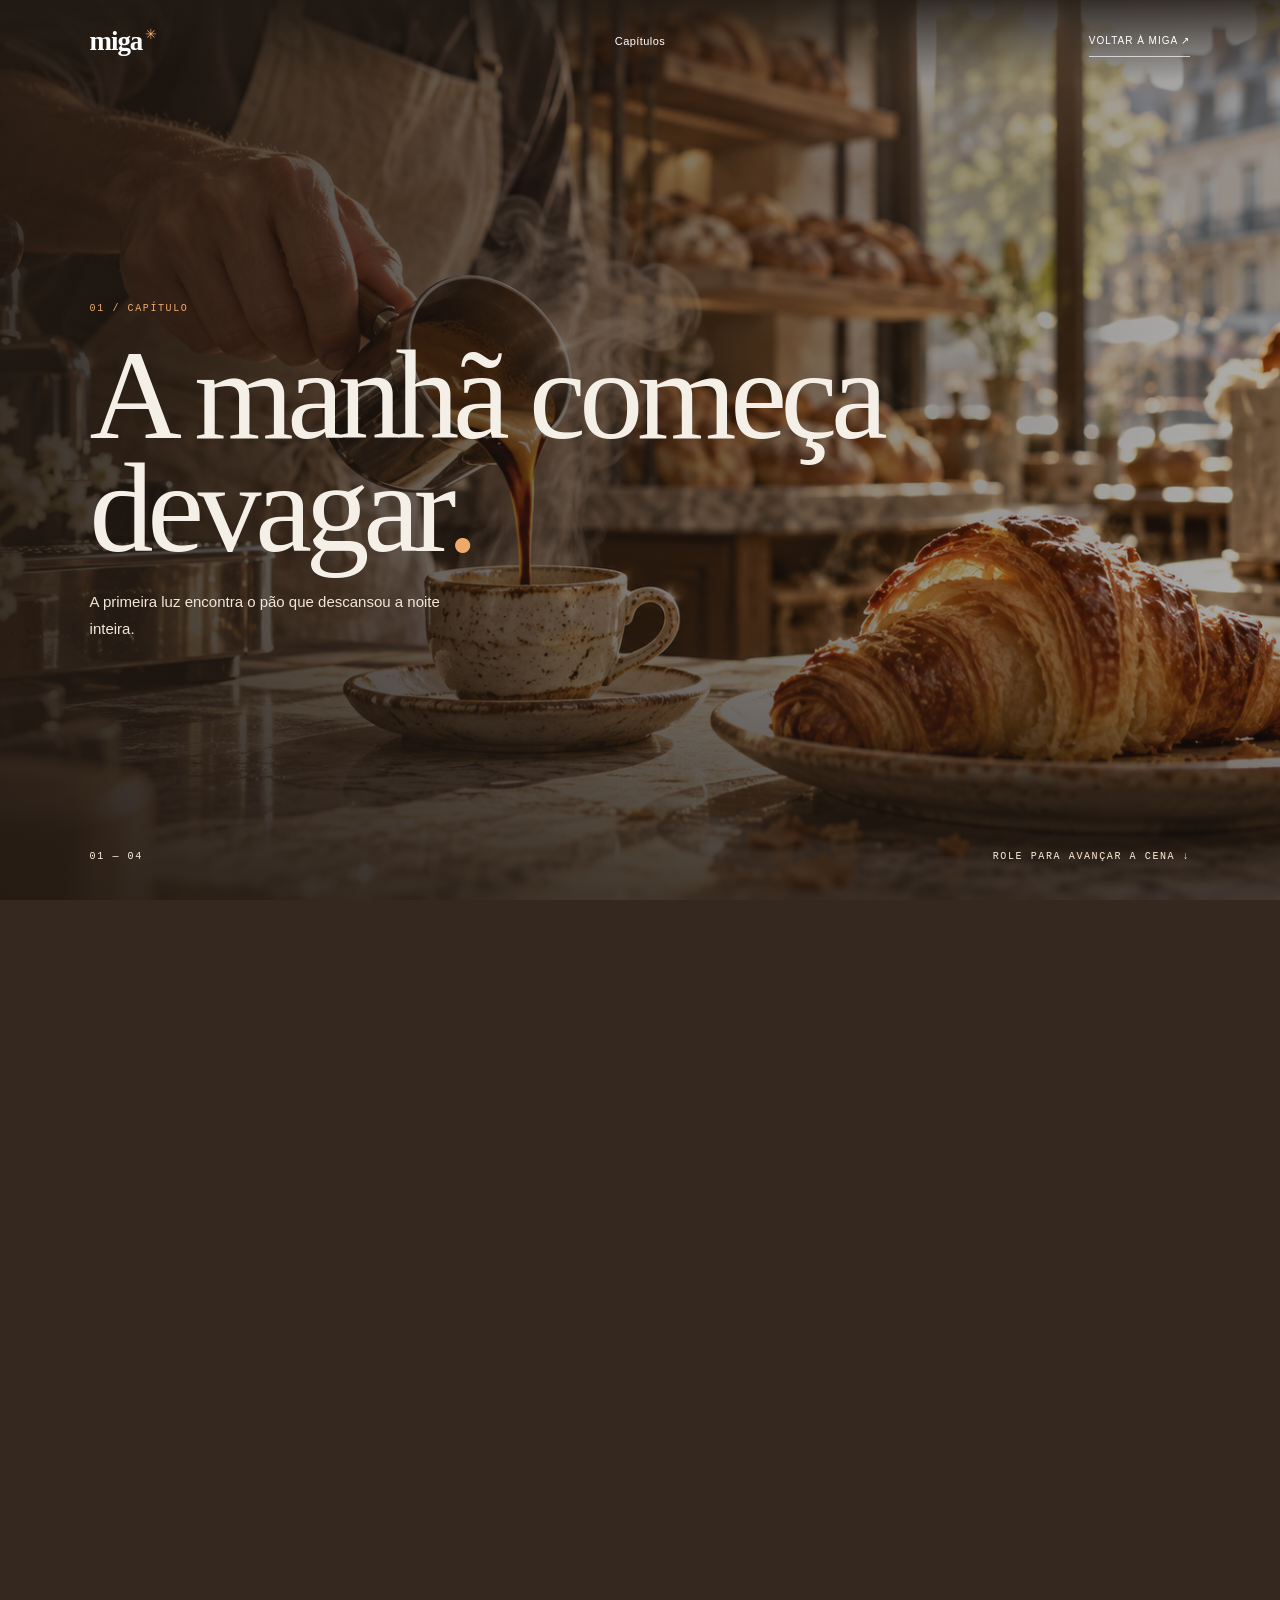
==== scroll.html @ 8bec3189 "Add casa-miga video scroll prototype" ====
<!doctype html>
<html lang="pt-BR">
<head>
  <meta charset="utf-8" />
  <meta name="viewport" content="width=device-width, initial-scale=1" />
  <meta name="theme-color" content="#35291f" />
  <meta name="description" content="Miga — uma manhã, capítulo por capítulo." />
  <title>Miga — uma manhã, capítulo por capítulo</title>
  <link rel="stylesheet" href="styles.css" />
  <style>
    html{scroll-behavior:auto}
    body{background:#35291f;color:#f5f0e7}
    .topbar{position:fixed;z-index:10;background:linear-gradient(#211a14d8,transparent);border:0}
    .journey{height:400vh;position:relative}
    .sticky{height:100svh;min-height:520px;position:sticky;top:0;overflow:hidden;background:#35291f url("hero-still.png") center/cover no-repeat}
    .visual,.visual video,.visual:after{position:absolute;inset:0}
    .visual video{width:100%;height:100%;object-fit:cover;filter:brightness(.74) saturate(.92)}
    .visual:after{content:"";background:linear-gradient(90deg,#241b14d8 0%,#241b1468 49%,#241b1415 100%),linear-gradient(0deg,#241b14a8,transparent 34%)}
    .hud{position:absolute;z-index:2;inset:0;padding:15vh var(--gutter) 10vh;display:flex;flex-direction:column;justify-content:center;pointer-events:none;transition:opacity .35s ease}
    .hud small,.counter,.cue{font:10px "DM Mono",monospace;letter-spacing:.16em;text-transform:uppercase;color:#fff0df}
    .hud small{color:#edaa6b}
    .hud h1{font:500 clamp(64px,10vw,140px)/.88 "Playfair Display",serif;letter-spacing:-.05em;max-width:950px;margin:25px 0}
    .hud h1 em{color:#edaa6b;font-weight:500}
    .hud p{font:15px/1.75 "DM Sans",sans-serif;color:#f1e7d9;max-width:390px;margin:0}
    .counter,.cue{position:absolute;bottom:38px}
    .counter{left:var(--gutter)}.cue{right:var(--gutter)}
    .progress{position:absolute;z-index:4;top:0;left:0;width:100%;height:3px;background:#e7a36b;transform:scaleX(0);transform-origin:left}
    .chapters{display:none}
    .chapters article{min-height:70vh;padding:12vh 0;display:flex;flex-direction:column;justify-content:center;max-width:730px;border-bottom:1px solid #27241f24}
    .chapters article:nth-child(even){margin-left:auto;text-align:right;align-items:flex-end}
    .chapters small{font:10px "DM Mono",monospace;letter-spacing:.16em;color:#b06a39}
    .chapters h2{font:500 clamp(47px,7.4vw,94px)/.94 "Playfair Display",serif;letter-spacing:-.04em;margin:22px 0}
    .chapters p{font:15px/1.75 "DM Sans",sans-serif;max-width:430px;color:#615c53}
    .chapters a{margin-top:16px;color:#27241f;font:10px "DM Mono",monospace;letter-spacing:.12em;text-transform:uppercase;border-bottom:1px solid #27241f;padding:12px 0}
    .topbar nav a:focus-visible,.topbar a:focus-visible,.chapters a:focus-visible{outline:2px solid #edaa6b;outline-offset:5px}
    @media(max-width:650px){.journey{height:400vh}.hud{padding:16vh 24px 9vh}.hud h1{font-size:clamp(59px,14vw,78px)}.hud p{max-width:310px;font-size:14px}.counter,.cue{bottom:25px;font-size:8px}.chapters article{min-height:60vh}.chapters article:nth-child(even){text-align:left;align-items:flex-start}}
    @media(prefers-reduced-motion:reduce){.journey{height:100svh}.sticky{height:100svh;position:relative}.visual video{display:none}.progress{display:none}.cue{display:none}.chapters article{min-height:55vh}}
  </style>
</head>
<body>
  <header class="topbar">
    <a class="brand" href="index.html">miga<span>✳</span></a>
    <nav><a href="#chapters">Capítulos</a></nav>
    <a class="order" href="index.html">Voltar à Miga ↗</a>
  </header>
  <main>
    <section class="journey" id="journey" aria-label="Vídeo narrativo da Miga controlado pelo scroll">
      <div class="sticky">
        <div class="progress" id="progress"></div>
        <div class="visual" aria-hidden="true">
          <video id="storyVideo" muted playsinline preload="auto" poster="hero-still.png">
            <source src="media/miga-story.mp4" type="video/mp4" />
          </video>
        </div>
        <div class="hud">
          <small id="kicker">01 / CAPÍTULO</small>
          <h1 id="title">A manhã começa<br /><em>devagar.</em></h1>
          <p id="copy">A primeira luz encontra o pão que descansou a noite inteira.</p>
          <div class="counter" id="counter">01 — 04</div>
          <div class="cue">Role para avançar a cena ↓</div>
        </div>
      </div>
    </section>
    <section class="chapters" id="chapters" aria-label="Capítulos da história"></section>
  </main>
  <script>
    const scenes=[
      {n:"01",title:"A manhã começa devagar.",copy:"A primeira luz encontra o pão que descansou a noite inteira."},
      {n:"02",title:"O café pede presença.",copy:"Água quente, grão recém-moído e alguns minutos sem olhar o celular."},
      {n:"03",title:"O forno dá o sinal.",copy:"Camadas douradas, cheiro bom e o balcão ficando pronto."},
      {n:"04",title:"Tem lugar para mais um.",copy:"Uma xícara, um pão quentinho e o tempo para sentar."}
    ];
    const journey=document.querySelector("#journey"),video=document.querySelector("#storyVideo"),chapters=document.querySelector("#chapters"),reduceMotion=matchMedia("(prefers-reduced-motion: reduce)").matches;
    scenes.forEach((scene,i)=>{const article=document.createElement("article");article.innerHTML="<small>"+scene.n+" / CAPÍTULO</small><h2>"+scene.title+"</h2><p>"+scene.copy+"</p>"+(i===3?'<a href="index.html#visite">PASSE PRA UM CAFÉ ↗</a>':"");chapters.append(article)});
    let raf=0,lastProgress=0;
    function update(){raf=0;const rect=journey.getBoundingClientRect(),range=Math.max(journey.offsetHeight-innerHeight,1),progress=Math.min(1,Math.max(0,-rect.top/range)),index=Math.min(scenes.length-1,Math.floor(progress*scenes.length));lastProgress=progress;document.querySelector("#kicker").textContent=scenes[index].n+" / CAPÍTULO";document.querySelector("#title").innerHTML=scenes[index].title.replace(/\.(?=\s|$)/,"<em>.</em>");document.querySelector("#copy").textContent=scenes[index].copy;document.querySelector("#counter").textContent=scenes[index].n+" — 04";document.querySelector("#progress").style.transform="scaleX("+progress+")";if(!reduceMotion&&Number.isFinite(video.duration)&&video.duration>0){const target=Math.min(video.duration-.04,progress*video.duration);if(Math.abs(video.currentTime-target)>.12)video.currentTime=target}}
    function queueUpdate(){if(!raf)raf=requestAnimationFrame(update)}
    addEventListener("scroll",queueUpdate,{passive:true});addEventListener("resize",queueUpdate);video.addEventListener("loadedmetadata",()=>{if(!reduceMotion)video.currentTime=lastProgress*video.duration});update();
  </script>
</body>
</html>
---- styles.css ----
:root{--ink:#27241f;--cream:#f5f0e7;--paper:#ede4d6;--muted:#827566;--orange:#c66c3b;--gutter:clamp(22px,7vw,108px)}*{box-sizing:border-box}html{scroll-behavior:smooth}body{margin:0;background:var(--cream);color:var(--ink);font-family:'DM Sans',sans-serif}a{color:inherit;text-decoration:none}.topbar{height:82px;padding:0 var(--gutter);display:grid;grid-template-columns:1fr 1fr 1fr;align-items:center;position:absolute;z-index:10;top:0;left:0;right:0;color:#fff;border-bottom:1px solid #ffffff55}.brand{font:600 27px 'Playfair Display',serif;letter-spacing:-.04em}.brand span{color:#f1a666;font:14px 'DM Sans',sans-serif;vertical-align:top;margin-left:3px}.topbar nav{display:flex;gap:34px;justify-content:center;font-size:11px;letter-spacing:.04em}.order{justify-self:end;font-size:10px;text-transform:uppercase;letter-spacing:.1em;border-bottom:1px solid #fffa;padding:10px 0}.order span{margin-left:18px}.hero{height:100svh;min-height:680px;position:relative;overflow:hidden;background:#312a21;color:#fff}.hero-media,.media-scene,.media-shade,.media-grain{position:absolute;inset:0}.media-scene{background-position:center;background-size:cover;transform:scale(1.035)}.scene-one{background-image:url("hero-still.png")}.media-shade{background:linear-gradient(90deg,#2b241ec9,#2b241e88 42%,#2b241e0d),linear-gradient(0deg,#1f1a16a8,transparent 34%)}.media-grain{opacity:.09;background-image:url("data:image/svg+xml,%3Csvg viewBox='0 0 180 180' xmlns='http://www.w3.org/2000/svg'%3E%3Cfilter id='n'%3E%3CfeTurbulence type='fractalNoise' baseFrequency='.92' numOctaves='3' stitchTiles='stitch'/%3E%3C/filter%3E%3Crect width='100%25' height='100%25' filter='url(%23n)' opacity='.26'/%3E%3C/svg%3E");mix-blend-mode:soft-light;pointer-events:none}.hero-inner{position:relative;z-index:2;padding:clamp(150px,22vh,220px) var(--gutter) 0;max-width:1050px}.eyebrow,.section-no,.food-img>span,.food-meta small,.daily,.hero-bottom,.visual-tag,.story-count,.visit-info small,footer>span:last-child{font:10px 'DM Mono',monospace;letter-spacing:.12em;text-transform:uppercase}.eyebrow{color:#fff0de}.eyebrow i{display:inline-block;width:22px;height:1px;background:#ed9957;vertical-align:middle;margin-right:9px}.hero h1,.menu h2,.story h2,.visit h2{font:500 clamp(68px,9.2vw,134px)/.87 'Playfair Display',serif;letter-spacing:-.05em;margin:38px 0 24px}.hero h1 em,.menu h2 em,.story h2 em,.visit h2 em,blockquote em{font-weight:500;color:#eda96d}.hero-intro{max-width:370px;color:#f1e7d9;font-size:14px;line-height:1.8;margin:0 0 30px}.button{display:inline-flex;align-items:center;gap:47px;padding:15px 19px;text-transform:uppercase;letter-spacing:.09em;font-size:10px;min-height:48px}.button-dark{background:#2a2722;color:#fff}.button-light{background:#f5f0e7;color:#27241f}.button span{font-size:16px}.hero-bottom{position:absolute;top:calc(100svh - 55px);left:var(--gutter);right:var(--gutter);display:flex;justify-content:space-between;color:#f3e8d9;font-size:9px}.visual-tag{position:absolute;right:var(--gutter);top:125px;z-index:2;color:#fff9;font-size:9px}.manifesto{padding:150px var(--gutter);display:grid;grid-template-columns:1fr 2.1fr .7fr;gap:4vw;align-items:start;background:var(--cream)}.section-no{padding-top:12px;color:#887b69}.manifesto h2{font:500 clamp(43px,6.5vw,92px)/.98 'Playfair Display',serif;letter-spacing:-.04em;margin:0}.manifesto h2 em{color:var(--orange);font-weight:500}.manifesto div:nth-child(2)>p{max-width:400px;font-size:14px;line-height:1.8;color:#655d52;margin-top:30px}.text-link{align-self:end;justify-self:end;border-bottom:1px solid #746758;padding:10px 0;font-size:10px;text-transform:uppercase;letter-spacing:.1em;white-space:nowrap}.text-link span{margin-left:12px}.eyebrow.dark{color:#927452}.menu{background:var(--paper);padding:120px var(--gutter) 130px}.menu-head{display:flex;align-items:end;justify-content:space-between;margin-bottom:58px}.menu h2{font-size:clamp(56px,7vw,100px);margin:18px 0 0}.menu h2 em{color:var(--orange)}.daily{font-size:9px;color:#766a5b;line-height:1.8}.food-grid{display:grid;grid-template-columns:repeat(3,1fr);gap:19px}.food-img{position:relative;aspect-ratio:4/4.7;overflow:hidden;background:#d5c3aa}.food-img:after{content:'';position:absolute;inset:50% 0 0;background:linear-gradient(transparent,#21170d70)}.food-img img{width:100%;height:100%;object-fit:cover;transition:transform .8s}.food:hover img{transform:scale(1.045)}.food-img>span{position:absolute;z-index:1;left:16px;bottom:15px;color:#fff;font-size:8px}.food-meta{display:flex;justify-content:space-between;align-items:end;padding:17px 1px 0}.food-meta small{color:#857360;font-size:8px}.food-meta h3{font:500 24px 'Playfair Display',serif;margin:7px 0 0}.food-meta>b{font:10px 'DM Mono',monospace}.button-outline-dark{border:1px solid #65594c;color:#352e27;margin-top:46px}.story{min-height:700px;height:88vh;max-height:940px;position:relative;overflow:hidden;background:#30271e;color:#fff}.story-image{position:absolute;inset:0;background-image:linear-gradient(90deg,#241e18c9 0%,#241e1875 50%,#241e1805),url('bakery-detail.png');background-position:center;background-size:cover;animation:slowZoom 18s ease-in-out infinite alternate}@keyframes slowZoom{to{transform:scale(1.06)}}.story-copy{position:absolute;left:var(--gutter);top:50%;transform:translateY(-50%);max-width:700px}.story h2{font-size:clamp(68px,9vw,124px);margin:30px 0}.story-copy>p:not(.eyebrow){max-width:360px;color:#f1e7d9;font-size:14px;line-height:1.8}.light-link{display:inline-block;color:#fff;margin-top:20px}.story-count{position:absolute;left:var(--gutter);bottom:35px;color:#fffa;font-size:9px}.postcard{text-align:center;padding:150px 20px;background:#e4d5c2}.postcard blockquote{font:500 clamp(65px,10vw,132px)/.9 'Playfair Display',serif;letter-spacing:-.05em;margin:38px auto}.postcard blockquote em{color:var(--orange)}.postcard>span{display:block;font:9px 'DM Mono',monospace;letter-spacing:.13em;color:#736655;margin:35px 0}.visit{background:#2c2923;color:#fff;padding:110px var(--gutter);display:grid;grid-template-columns:1fr 1fr;gap:10vw;align-items:center}.visit h2{font-size:clamp(64px,8.4vw,112px);margin:25px 0}.visit h2 em{color:#e7a36b}.visit-info{display:grid;grid-template-columns:1fr 1fr;gap:34px}.visit-info small{font-size:8px;color:#c4a98d}.visit-info p{font:18px/1.55 'Playfair Display',serif;color:#f1e9dd}.visit-info .button{grid-column:1/-1;justify-self:start;margin-top:8px}footer{background:#211f1a;color:#fff;padding:30px var(--gutter);display:flex;justify-content:space-between;align-items:center}footer .brand{font-size:24px}footer>span:nth-child(2){font:italic 15px 'Playfair Display',serif;color:#c4b7a6}footer>span:last-child{font-size:8px;color:#a09482}@media(max-width:800px){.topbar{height:68px;grid-template-columns:1fr auto}.topbar nav{display:none}.hero{min-height:660px}.hero-inner{padding-top:185px}.hero h1{font-size:clamp(63px,12vw,96px)}.manifesto{grid-template-columns:1fr;gap:28px;padding:100px var(--gutter)}.manifesto div:nth-child(2)>p{margin-bottom:0}.manifesto .text-link{justify-self:start}.menu{padding:90px var(--gutter)}.food-grid{grid-template-columns:1fr 1fr;gap:25px 12px}.food:last-child{grid-column:1/-1;width:calc(50% - 6px)}.food-meta h3{font-size:20px}.menu-head{align-items:start;gap:20px}.story{height:80vh;min-height:620px}.visit{grid-template-columns:1fr;gap:10px;padding:85px var(--gutter)}footer{gap:15px;flex-wrap:wrap}footer>span:nth-child(2){display:none}}@media(max-width:500px){:root{--gutter:22px}.hero-inner{padding-top:174px}.hero h1{font-size:62px}.hero-intro{max-width:315px;font-size:13px}.visual-tag{top:98px}.hero-bottom{font-size:7px;letter-spacing:.04em}.manifesto h2{font-size:49px}.menu-head{display:block}.daily{display:block;margin-top:22px}.food-grid{grid-template-columns:1fr}.food:last-child{grid-column:auto;width:100%}.food-img{aspect-ratio:4/4.6}.food-meta h3{font-size:23px}.story-copy{right:var(--gutter)}.story h2{font-size:65px}.postcard{padding:110px 22px}.postcard blockquote{font-size:65px}.visit-info{gap:18px}.visit-info p{font-size:16px}footer{font-size:11px}}@media(prefers-reduced-motion:reduce){html{scroll-behavior:auto}*,*::before,*::after{animation-duration:.01ms!important;animation-iteration-count:1!important;scroll-behavior:auto!important;transition-duration:.01ms!important}}
:root{--ink:#27241f;--cream:#f5f0e7;--paper:#ede4d6;--muted:#827566;--orange:#c66c3b;--gutter:clamp(22px,7vw,108px)}*{box-sizing:border-box}html{scroll-behavior:smooth}body{margin:0;background:var(--cream);color:var(--ink);font-family:'DM Sans',sans-serif}a{color:inherit;text-decoration:none}.topbar{height:82px;padding:0 var(--gutter);display:grid;grid-template-columns:1fr 1fr 1fr;align-items:center;position:absolute;z-index:10;top:0;left:0;right:0;color:#fff;border-bottom:1px solid #ffffff55}.brand{font:600 27px 'Playfair Display',serif;letter-spacing:-.04em}.brand span{color:#f1a666;font:14px 'DM Sans',sans-serif;vertical-align:top;margin-left:3px}.topbar nav{display:flex;gap:34px;justify-content:center;font-size:11px;letter-spacing:.04em}.order{justify-self:end;font-size:10px;text-transform:uppercase;letter-spacing:.1em;border-bottom:1px solid #fffa;padding:10px 0}.order span{margin-left:18px}.hero{height:100svh;min-height:680px;position:relative;overflow:hidden;background:#312a21;color:#fff}.hero-media,.media-scene,.media-shade,.media-grain{position:absolute;inset:0}.media-scene{background-position:center;background-size:cover;will-change:opacity,transform;animation:sceneFlow 27s infinite}.scene-one{background-image:url('hero-still.png');animation-delay:0s}.scene-two{background-image:url('coffee-detail.png');animation-delay:-9s;opacity:0}.scene-three{background-image:url('bakery-detail.png');animation-delay:-18s;opacity:0}30%{opacity:1;transform:scale(1.045)}35%,100%{opacity:0;transform:scale(1.06)}}.media-shade{background:linear-gradient(90deg,#2b241ec9,#2b241e88 42%,#2b241e0d),linear-gradient(0deg,#1f1a16a8,transparent 34%)}.media-grain{opacity:.09;background-image:url("data:image/svg+xml,%3Csvg viewBox='0 0 180 180' xmlns='http://www.w3.org/2000/svg'%3E%3Cfilter id='n'%3E%3CfeTurbulence type='fractalNoise' baseFrequency='.92' numOctaves='3' stitchTiles='stitch'/%3E%3C/filter%3E%3Crect width='100%25' height='100%25' filter='url(%23n)' opacity='.26'/%3E%3C/svg%3E");mix-blend-mode:soft-light;pointer-events:none}.hero-inner{position:relative;z-index:2;padding:clamp(150px,22vh,220px) var(--gutter) 0;max-width:1050px}.eyebrow,.section-no,.food-img>span,.food-meta small,.daily,.hero-bottom,.visual-tag,.story-count,.visit-info small,footer>span:last-child{font:10px 'DM Mono',monospace;letter-spacing:.12em;text-transform:uppercase}.eyebrow{color:#fff0de}.eyebrow i{display:inline-block;width:22px;height:1px;background:#ed9957;vertical-align:middle;margin-right:9px}.hero h1,.menu h2,.story h2,.visit h2{font:500 clamp(68px,9.2vw,134px)/.87 'Playfair Display',serif;letter-spacing:-.05em;margin:38px 0 24px}.hero h1 em,.menu h2 em,.story h2 em,.visit h2 em,blockquote em{font-weight:500;color:#eda96d}.hero-intro{max-width:370px;color:#f1e7d9;font-size:14px;line-height:1.8;margin:0 0 30px}.button{display:inline-flex;align-items:center;gap:47px;padding:15px 19px;text-transform:uppercase;letter-spacing:.09em;font-size:10px;min-height:48px}.button-dark{background:#2a2722;color:#fff}.button-light{background:#f5f0e7;color:#27241f}.button span{font-size:16px}.hero-bottom{position:absolute;top:calc(100svh - 55px);left:var(--gutter);right:var(--gutter);display:flex;justify-content:space-between;color:#f3e8d9;font-size:9px}.visual-tag{position:absolute;right:var(--gutter);top:125px;z-index:2;color:#fff9;font-size:9px}.manifesto{padding:150px var(--gutter);display:grid;grid-template-columns:1fr 2.1fr .7fr;gap:4vw;align-items:start;background:var(--cream)}.section-no{padding-top:12px;color:#887b69}.manifesto h2{font:500 clamp(43px,6.5vw,92px)/.98 'Playfair Display',serif;letter-spacing:-.04em;margin:0}.manifesto h2 em{color:var(--orange);font-weight:500}.manifesto div:nth-child(2)>p{max-width:400px;font-size:14px;line-height:1.8;color:#655d52;margin-top:30px}.text-link{align-self:end;justify-self:end;border-bottom:1px solid #746758;padding:10px 0;font-size:10px;text-transform:uppercase;letter-spacing:.1em;white-space:nowrap}.text-link span{margin-left:12px}.eyebrow.dark{color:#927452}.menu{background:var(--paper);padding:120px var(--gutter) 130px}.menu-head{display:flex;align-items:end;justify-content:space-between;margin-bottom:58px}.menu h2{font-size:clamp(56px,7vw,100px);margin:18px 0 0}.menu h2 em{color:var(--orange)}.daily{font-size:9px;color:#766a5b;line-height:1.8}.food-grid{display:grid;grid-template-columns:repeat(3,1fr);gap:19px}.food-img{position:relative;aspect-ratio:4/4.7;overflow:hidden;background:#d5c3aa}.food-img:after{content:'';position:absolute;inset:50% 0 0;background:linear-gradient(transparent,#21170d70)}.food-img img{width:100%;height:100%;object-fit:cover;transition:transform .8s}.food:hover img,.food.selected img{transform:scale(1.045)}.food-img>span{position:absolute;z-index:1;left:16px;bottom:15px;color:#fff;font-size:8px}.food-meta{display:flex;justify-content:space-between;align-items:end;padding:17px 1px 0}.food-meta small{color:#857360;font-size:8px}.food-meta h3{font:500 24px 'Playfair Display',serif;margin:7px 0 0}.food-meta>b{font:10px 'DM Mono',monospace}.button-outline-dark{border:1px solid #65594c;color:#352e27;margin-top:46px}.story{min-height:700px;height:88vh;max-height:940px;position:relative;overflow:hidden;background:#30271e;color:#fff}.story-image{position:absolute;inset:0;background-image:linear-gradient(90deg,#241e18c9 0%,#241e1875 50%,#241e1805),url('bakery-detail.png');background-position:center;background-size:cover;animation:slowZoom 18s ease-in-out infinite alternate}@keyframes slowZoom{to{transform:scale(1.06)}}.story-copy{position:absolute;left:var(--gutter);top:50%;transform:translateY(-50%);max-width:700px}.story h2{font-size:clamp(68px,9vw,124px);margin:30px 0}.story-copy>p:not(.eyebrow){max-width:360px;color:#f1e7d9;font-size:14px;line-height:1.8}.light-link{display:inline-block;color:#fff;margin-top:20px}.story-count{position:absolute;left:var(--gutter);bottom:35px;color:#fffa;font-size:9px}.postcard{text-align:center;padding:150px 20px;background:#e4d5c2}.postcard blockquote{font:500 clamp(65px,10vw,132px)/.9 'Playfair Display',serif;letter-spacing:-.05em;margin:38px auto}.postcard blockquote em{color:var(--orange)}.postcard>span{display:block;font:9px 'DM Mono',monospace;letter-spacing:.13em;color:#736655;margin:35px 0}.visit{background:#2c2923;color:#fff;padding:110px var(--gutter);display:grid;grid-template-columns:1fr 1fr;gap:10vw;align-items:center}.visit h2{font-size:clamp(64px,8.4vw,112px);margin:25px 0}.visit h2 em{color:#e7a36b}.visit-info{display:grid;grid-template-columns:1fr 1fr;gap:34px}.visit-info small{font-size:8px;color:#c4a98d}.visit-info p{font:18px/1.55 'Playfair Display',serif;color:#f1e9dd}.visit-info .button{grid-column:1/-1;justify-self:start;margin-top:8px}footer{background:#211f1a;color:#fff;padding:30px var(--gutter);display:flex;justify-content:space-between;align-items:center}footer .brand{font-size:24px}footer>span:nth-child(2){font:italic 15px 'Playfair Display',serif;color:#c4b7a6}footer>span:last-child{font-size:8px;color:#a09482}@media(max-width:800px){.topbar{height:68px;grid-template-columns:1fr auto}.topbar nav{display:none}.hero{min-height:660px}.hero-inner{padding-top:185px}.hero h1{font-size:clamp(63px,12vw,96px)}.manifesto{grid-template-columns:1fr;gap:28px;padding:100px var(--gutter)}.manifesto div:nth-child(2)>p{margin-bottom:0}.manifesto .text-link{justify-self:start}.menu{padding:90px var(--gutter)}.food-grid{grid-template-columns:1fr 1fr;gap:25px 12px}.food:last-child{grid-column:1/-1;width:calc(50% - 6px)}.food-meta h3{font-size:20px}.menu-head{align-items:start;gap:20px}.story{height:80vh;min-height:620px}.visit{grid-template-columns:1fr;gap:10px;padding:85px var(--gutter)}footer{gap:15px;flex-wrap:wrap}footer>span:nth-child(2){display:none}}@media(max-width:500px){:root{--gutter:22px}.hero-inner{padding-top:174px}.hero h1{font-size:62px}.hero-intro{max-width:315px;font-size:13px}.visual-tag{top:98px}.hero-bottom{font-size:7px;letter-spacing:.04em}.manifesto h2{font-size:49px}.menu-head{display:block}.daily{display:block;margin-top:22px}.food-grid{grid-template-columns:1fr}.food:last-child{grid-column:auto;width:100%}.food-img{aspect-ratio:4/4.6}.food-meta h3{font-size:23px}.story-copy{right:var(--gutter)}.story h2{font-size:65px}.postcard{padding:110px 22px}.postcard blockquote{font-size:65px}.visit-info{gap:18px}.visit-info p{font-size:16px}footer{font-size:11px}}@media(prefers-reduced-motion:reduce){html{scroll-behavior:auto}*,*::before,*::after{animation-duration:.01ms!important;animation-iteration-count:1!important;scroll-behavior:auto!important;transition-duration:.01ms!important}}
.food:hover img,.food.selected img{transform:scale(1.045)}
.sticky-backdrop{position:fixed;inset:0;z-index:-1;background:#241f19 url("hero-still.png") center/cover no-repeat;filter:brightness(.37);pointer-events:none}.sticky-backdrop:after{content:"";position:absolute;inset:0;background:#241f1980}.fixed-copy{position:relative;background:#211e19ce!important;color:#f5f0e7!important}.fixed-copy>*{position:relative;z-index:1}.fixed-copy h2,.fixed-copy p,.fixed-copy a,.fixed-copy .section-no,.fixed-copy .eyebrow,.fixed-copy small,.fixed-copy b{color:#f5f0e7}.fixed-copy h2 em{color:#eda96d}.story.fixed-copy .story-image{display:none}.sticky-backdrop[data-chapter="02"]{filter:brightness(.31) sepia(.18)}.sticky-backdrop[data-chapter="03"]{filter:brightness(.35) hue-rotate(-8deg)}.sticky-backdrop[data-chapter="04"]{filter:brightness(.26)}
.sticky-backdrop{position:fixed;inset:0;z-index:-1;background:#241f19 url("hero-still.png") center/cover no-repeat;filter:brightness(.37);pointer-events:none}.sticky-backdrop:after{content:"";position:absolute;inset:0;background:#241f1980}.fixed-copy{position:relative;background:#211e19ce!important;color:#f5f0e7!important}.fixed-copy>*{position:relative;z-index:1}.fixed-copy h2,.fixed-copy p,.fixed-copy a,.fixed-copy .section-no,.fixed-copy .eyebrow,.fixed-copy small,.fixed-copy b{color:#f5f0e7}.fixed-copy h2 em{color:#eda96d}.story.fixed-copy .story-image{display:none}.sticky-backdrop[data-chapter="02"]{filter:brightness(.31) sepia(.18)}.sticky-backdrop[data-chapter="03"]{filter:brightness(.35) hue-rotate(-8deg)}.sticky-backdrop[data-chapter="04"]{filter:brightness(.26)}
.sticky-backdrop{z-index:0!important;overflow:hidden;background:#32271d url("hero-still.png") center/cover no-repeat;filter:none!important}.sticky-backdrop .site-background-video{position:absolute;inset:0;width:100%;height:100%;object-fit:cover;filter:brightness(.47) saturate(.94)}.sticky-backdrop:after{background:linear-gradient(90deg,#211a14d8 0%,#211a1470 40%,#211a1420 85%),linear-gradient(0deg,#211a14a6,transparent 34%)!important;pointer-events:none}main{position:relative;z-index:1}.hero{background:transparent!important}.hero-media{display:none}footer{position:relative;z-index:1}
.video-mode-link{display:inline-flex;align-items:center;gap:12px;margin:15px 0 0 20px;padding:9px 0;border-bottom:1px solid #27241f88;color:#27241f!important;font:10px 'DM Mono',monospace;letter-spacing:.1em;text-transform:uppercase;vertical-align:middle}.video-mode-link span{color:#b06a39;font-size:15px}@media(max-width:500px){.video-mode-link{margin:15px 0 0}}
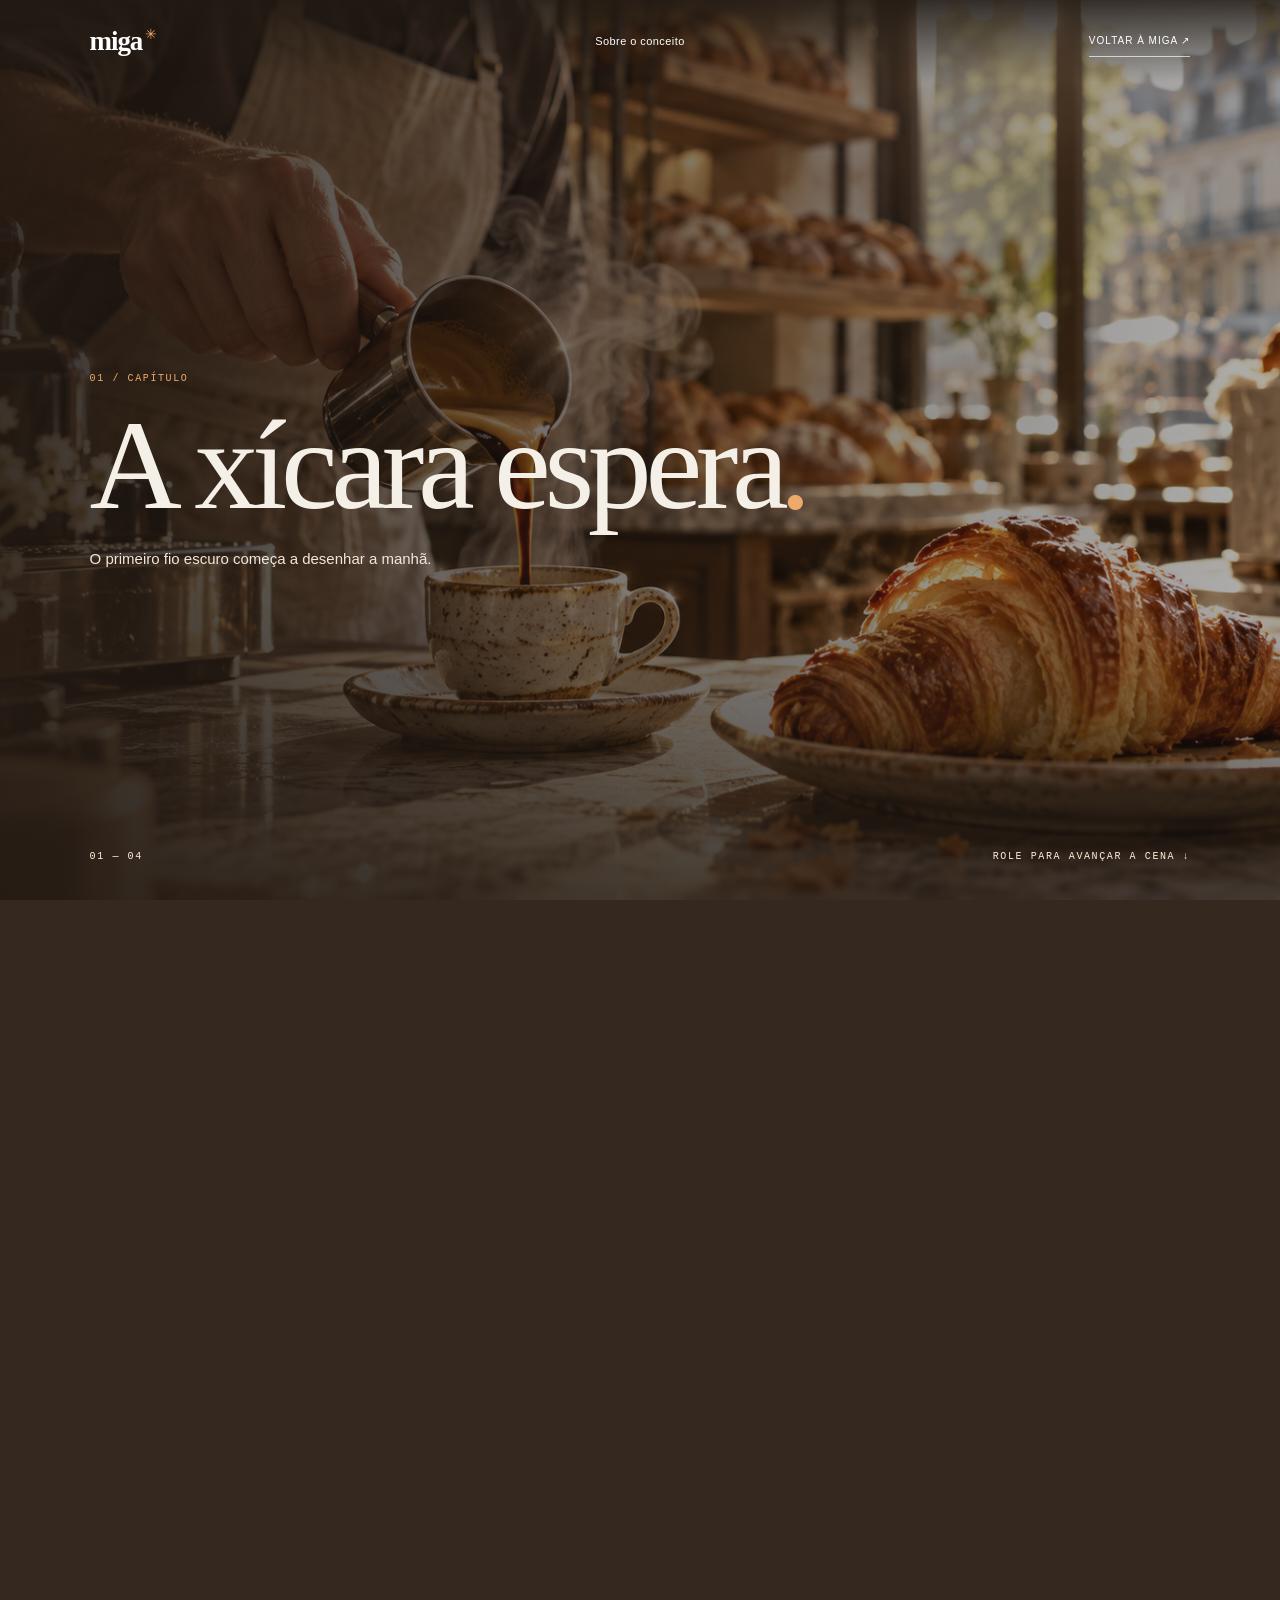
==== commit fa60185a: "Polish Casa Miga video experience case" ====
--- a/scroll.html
+++ b/scroll.html
@@ -34,13 +34,13 @@
     .chapters a{margin-top:16px;color:#27241f;font:10px "DM Mono",monospace;letter-spacing:.12em;text-transform:uppercase;border-bottom:1px solid #27241f;padding:12px 0}
     .topbar nav a:focus-visible,.topbar a:focus-visible,.chapters a:focus-visible{outline:2px solid #edaa6b;outline-offset:5px}
     @media(max-width:650px){.journey{height:400vh}.hud{padding:16vh 24px 9vh}.hud h1{font-size:clamp(59px,14vw,78px)}.hud p{max-width:310px;font-size:14px}.counter,.cue{bottom:25px;font-size:8px}.chapters article{min-height:60vh}.chapters article:nth-child(even){text-align:left;align-items:flex-start}}
-    @media(prefers-reduced-motion:reduce){.journey{height:100svh}.sticky{height:100svh;position:relative}.visual video{display:none}.progress{display:none}.cue{display:none}.chapters article{min-height:55vh}}
+    @media(prefers-reduced-motion:reduce){.journey{height:auto}.sticky{height:100svh;position:relative}.visual video{display:none}.progress{display:none}.cue{display:none}.chapters{display:block;background:#f5f0e7;color:#27241f;padding:5vh var(--gutter) 9vh}.chapters article{min-height:0;padding:9vh 0}}
   </style>
 </head>
 <body>
   <header class="topbar">
     <a class="brand" href="index.html">miga<span>✳</span></a>
-    <nav><a href="#chapters">Capítulos</a></nav>
+    <nav aria-label="Navegação da experiência"><a href="index.html#case">Sobre o conceito</a></nav>
     <a class="order" href="index.html">Voltar à Miga ↗</a>
   </header>
   <main>
@@ -48,14 +48,14 @@
       <div class="sticky">
         <div class="progress" id="progress"></div>
         <div class="visual" aria-hidden="true">
-          <video id="storyVideo" muted playsinline preload="auto" poster="hero-still.png">
+          <video id="storyVideo" muted playsinline preload="metadata" poster="hero-still.png" aria-hidden="true">
             <source src="media/miga-story.mp4" type="video/mp4" />
           </video>
         </div>
         <div class="hud">
           <small id="kicker">01 / CAPÍTULO</small>
-          <h1 id="title">A manhã começa<br /><em>devagar.</em></h1>
-          <p id="copy">A primeira luz encontra o pão que descansou a noite inteira.</p>
+          <h1 id="title" aria-live="polite">A manhã começa<br /><em>devagar.</em></h1>
+          <p id="copy">A xícara espera. O primeiro fio de café encontra o fundo.</p>
           <div class="counter" id="counter">01 — 04</div>
           <div class="cue">Role para avançar a cena ↓</div>
         </div>
@@ -65,17 +65,17 @@
   </main>
   <script>
     const scenes=[
-      {n:"01",title:"A manhã começa devagar.",copy:"A primeira luz encontra o pão que descansou a noite inteira."},
-      {n:"02",title:"O café pede presença.",copy:"Água quente, grão recém-moído e alguns minutos sem olhar o celular."},
-      {n:"03",title:"O forno dá o sinal.",copy:"Camadas douradas, cheiro bom e o balcão ficando pronto."},
-      {n:"04",title:"Tem lugar para mais um.",copy:"Uma xícara, um pão quentinho e o tempo para sentar."}
+      {n:"01",title:"A xícara espera.",copy:"O primeiro fio escuro começa a desenhar a manhã."},
+      {n:"02",title:"O café encontra o fundo.",copy:"O nível sobe devagar; a crema se abre em volta da xícara."},
+      {n:"03",title:"A mesa já está posta.",copy:"Café servido, croissant ao lado e um instante para olhar de perto."},
+      {n:"04",title:"A manhã ganha companhia.",copy:"Um take curto, um café completo e espaço para começar o dia."}
     ];
     const journey=document.querySelector("#journey"),video=document.querySelector("#storyVideo"),chapters=document.querySelector("#chapters"),reduceMotion=matchMedia("(prefers-reduced-motion: reduce)").matches;
     scenes.forEach((scene,i)=>{const article=document.createElement("article");article.innerHTML="<small>"+scene.n+" / CAPÍTULO</small><h2>"+scene.title+"</h2><p>"+scene.copy+"</p>"+(i===3?'<a href="index.html#visite">PASSE PRA UM CAFÉ ↗</a>':"");chapters.append(article)});
-    let raf=0,lastProgress=0;
-    function update(){raf=0;const rect=journey.getBoundingClientRect(),range=Math.max(journey.offsetHeight-innerHeight,1),progress=Math.min(1,Math.max(0,-rect.top/range)),index=Math.min(scenes.length-1,Math.floor(progress*scenes.length));lastProgress=progress;document.querySelector("#kicker").textContent=scenes[index].n+" / CAPÍTULO";document.querySelector("#title").innerHTML=scenes[index].title.replace(/\.(?=\s|$)/,"<em>.</em>");document.querySelector("#copy").textContent=scenes[index].copy;document.querySelector("#counter").textContent=scenes[index].n+" — 04";document.querySelector("#progress").style.transform="scaleX("+progress+")";if(!reduceMotion&&Number.isFinite(video.duration)&&video.duration>0){const target=Math.min(video.duration-.04,progress*video.duration);if(Math.abs(video.currentTime-target)>.12)video.currentTime=target}}
+    let raf=0,lastProgress=0,seekPending=false,activeIndex=-1;
+    function update(){raf=0;const rect=journey.getBoundingClientRect(),range=Math.max(journey.offsetHeight-innerHeight,1),progress=Math.min(1,Math.max(0,-rect.top/range)),index=Math.min(scenes.length-1,Math.floor(progress*scenes.length));lastProgress=progress;if(index!==activeIndex){activeIndex=index;document.querySelector("#kicker").textContent=scenes[index].n+" / CAPÍTULO";document.querySelector("#title").innerHTML=scenes[index].title.replace(/\.(?=\s|$)/,"<em>.</em>");document.querySelector("#copy").textContent=scenes[index].copy;document.querySelector("#counter").textContent=scenes[index].n+" — 04"}document.querySelector("#progress").style.transform="scaleX("+progress+")";if(!reduceMotion&&Number.isFinite(video.duration)&&video.duration>0){const target=Math.min(video.duration-.04,progress*video.duration);if(Math.abs(video.currentTime-target)>.16&&!seekPending){seekPending=true;video.currentTime=target}}}
     function queueUpdate(){if(!raf)raf=requestAnimationFrame(update)}
-    addEventListener("scroll",queueUpdate,{passive:true});addEventListener("resize",queueUpdate);video.addEventListener("loadedmetadata",()=>{if(!reduceMotion)video.currentTime=lastProgress*video.duration});update();
+    addEventListener("scroll",queueUpdate,{passive:true});addEventListener("resize",queueUpdate);video.addEventListener("seeked",()=>{seekPending=false});video.addEventListener("loadedmetadata",()=>{if(!reduceMotion)video.currentTime=lastProgress*video.duration});update();
   </script>
 </body>
 </html>
--- a/styles.css
+++ b/styles.css
@@ -5,3 +5,6 @@
 .sticky-backdrop{position:fixed;inset:0;z-index:-1;background:#241f19 url("hero-still.png") center/cover no-repeat;filter:brightness(.37);pointer-events:none}.sticky-backdrop:after{content:"";position:absolute;inset:0;background:#241f1980}.fixed-copy{position:relative;background:#211e19ce!important;color:#f5f0e7!important}.fixed-copy>*{position:relative;z-index:1}.fixed-copy h2,.fixed-copy p,.fixed-copy a,.fixed-copy .section-no,.fixed-copy .eyebrow,.fixed-copy small,.fixed-copy b{color:#f5f0e7}.fixed-copy h2 em{color:#eda96d}.story.fixed-copy .story-image{display:none}.sticky-backdrop[data-chapter="02"]{filter:brightness(.31) sepia(.18)}.sticky-backdrop[data-chapter="03"]{filter:brightness(.35) hue-rotate(-8deg)}.sticky-backdrop[data-chapter="04"]{filter:brightness(.26)}
 .sticky-backdrop{z-index:0!important;overflow:hidden;background:#32271d url("hero-still.png") center/cover no-repeat;filter:none!important}.sticky-backdrop .site-background-video{position:absolute;inset:0;width:100%;height:100%;object-fit:cover;filter:brightness(.47) saturate(.94)}.sticky-backdrop:after{background:linear-gradient(90deg,#211a14d8 0%,#211a1470 40%,#211a1420 85%),linear-gradient(0deg,#211a14a6,transparent 34%)!important;pointer-events:none}main{position:relative;z-index:1}.hero{background:transparent!important}.hero-media{display:none}footer{position:relative;z-index:1}
 .video-mode-link{display:inline-flex;align-items:center;gap:12px;margin:15px 0 0 20px;padding:9px 0;border-bottom:1px solid #27241f88;color:#27241f!important;font:10px 'DM Mono',monospace;letter-spacing:.1em;text-transform:uppercase;vertical-align:middle}.video-mode-link span{color:#b06a39;font-size:15px}@media(max-width:500px){.video-mode-link{margin:15px 0 0}}
+.topbar{grid-template-columns:1fr auto 1fr}.header-actions{justify-self:end;display:flex;align-items:center;gap:18px}.menu-toggle{display:none;border:1px solid #ffffff75;background:#211a1466;color:#fff;padding:10px 12px;font:10px 'DM Mono',monospace;letter-spacing:.1em;text-transform:uppercase;min-height:42px}.case-note{padding:clamp(90px,12vw,160px) var(--gutter);background:#e7d9c6;color:var(--ink)}.case-note>h2{font:500 clamp(48px,7.3vw,102px)/.98 'Playfair Display',serif;letter-spacing:-.045em;margin:24px 0 56px}.case-note>h2 em{color:var(--orange)}.case-grid{display:grid;grid-template-columns:repeat(3,1fr);gap:clamp(24px,5vw,70px);border-top:1px solid #27241f30;padding-top:25px}.case-grid small{font:10px 'DM Mono',monospace;letter-spacing:.12em;color:#a45f36}.case-grid p,.case-disclosure{font:14px/1.8 'DM Sans',sans-serif;color:#655d52;max-width:440px}.case-disclosure{max-width:780px;margin:45px 0 22px;font-size:12px}.case-link,.case-modes a{font:10px 'DM Mono',monospace;letter-spacing:.09em;text-transform:uppercase;border-bottom:1px solid #746758;padding:10px 0}.case-link span{color:var(--orange);margin-left:8px}.case-modes{display:flex;gap:26px;margin-top:28px}.menu-toggle:focus-visible,.video-toggle:focus-visible,.case-note a:focus-visible{outline:2px solid #edaa6b;outline-offset:4px}.video-toggle{position:relative;z-index:3;border:1px solid #ffffff85;background:#211a1466;color:#fff;padding:9px 12px;font:9px 'DM Mono',monospace;letter-spacing:.08em;text-transform:uppercase;cursor:pointer}.menu-note{font:11px/1.7 'DM Sans',sans-serif;color:#756957;margin:24px 0 0}.sticky-backdrop.still-frame{background-image:url('hero-still.png');background-position:center;background-size:cover}
+@media(max-width:800px){.topbar{grid-template-columns:1fr auto}.header-actions{grid-column:2;grid-row:1}.header-actions .order{display:none}.menu-toggle{display:inline-flex;align-items:center}.topbar nav{display:none;position:absolute;top:68px;left:0;right:0;padding:24px var(--gutter);background:#2c2923f5;border-bottom:1px solid #ffffff35;flex-direction:column;gap:0}.topbar nav[data-open="true"]{display:flex}.topbar nav a{padding:16px 0;border-bottom:1px solid #ffffff25}.case-grid{grid-template-columns:1fr;gap:12px}.case-grid p{margin:8px 0 18px}.case-note>h2{margin-bottom:38px}.hero-bottom{align-items:center;gap:10px}.video-toggle{font-size:8px;padding:8px}}
+@media(max-width:500px){.case-modes{gap:17px;flex-wrap:wrap}.case-modes a,.case-link{font-size:9px}.hero-bottom>span:nth-child(2){display:none}.hero-bottom{top:auto;bottom:18px}.case-note{padding-top:90px;padding-bottom:90px}}
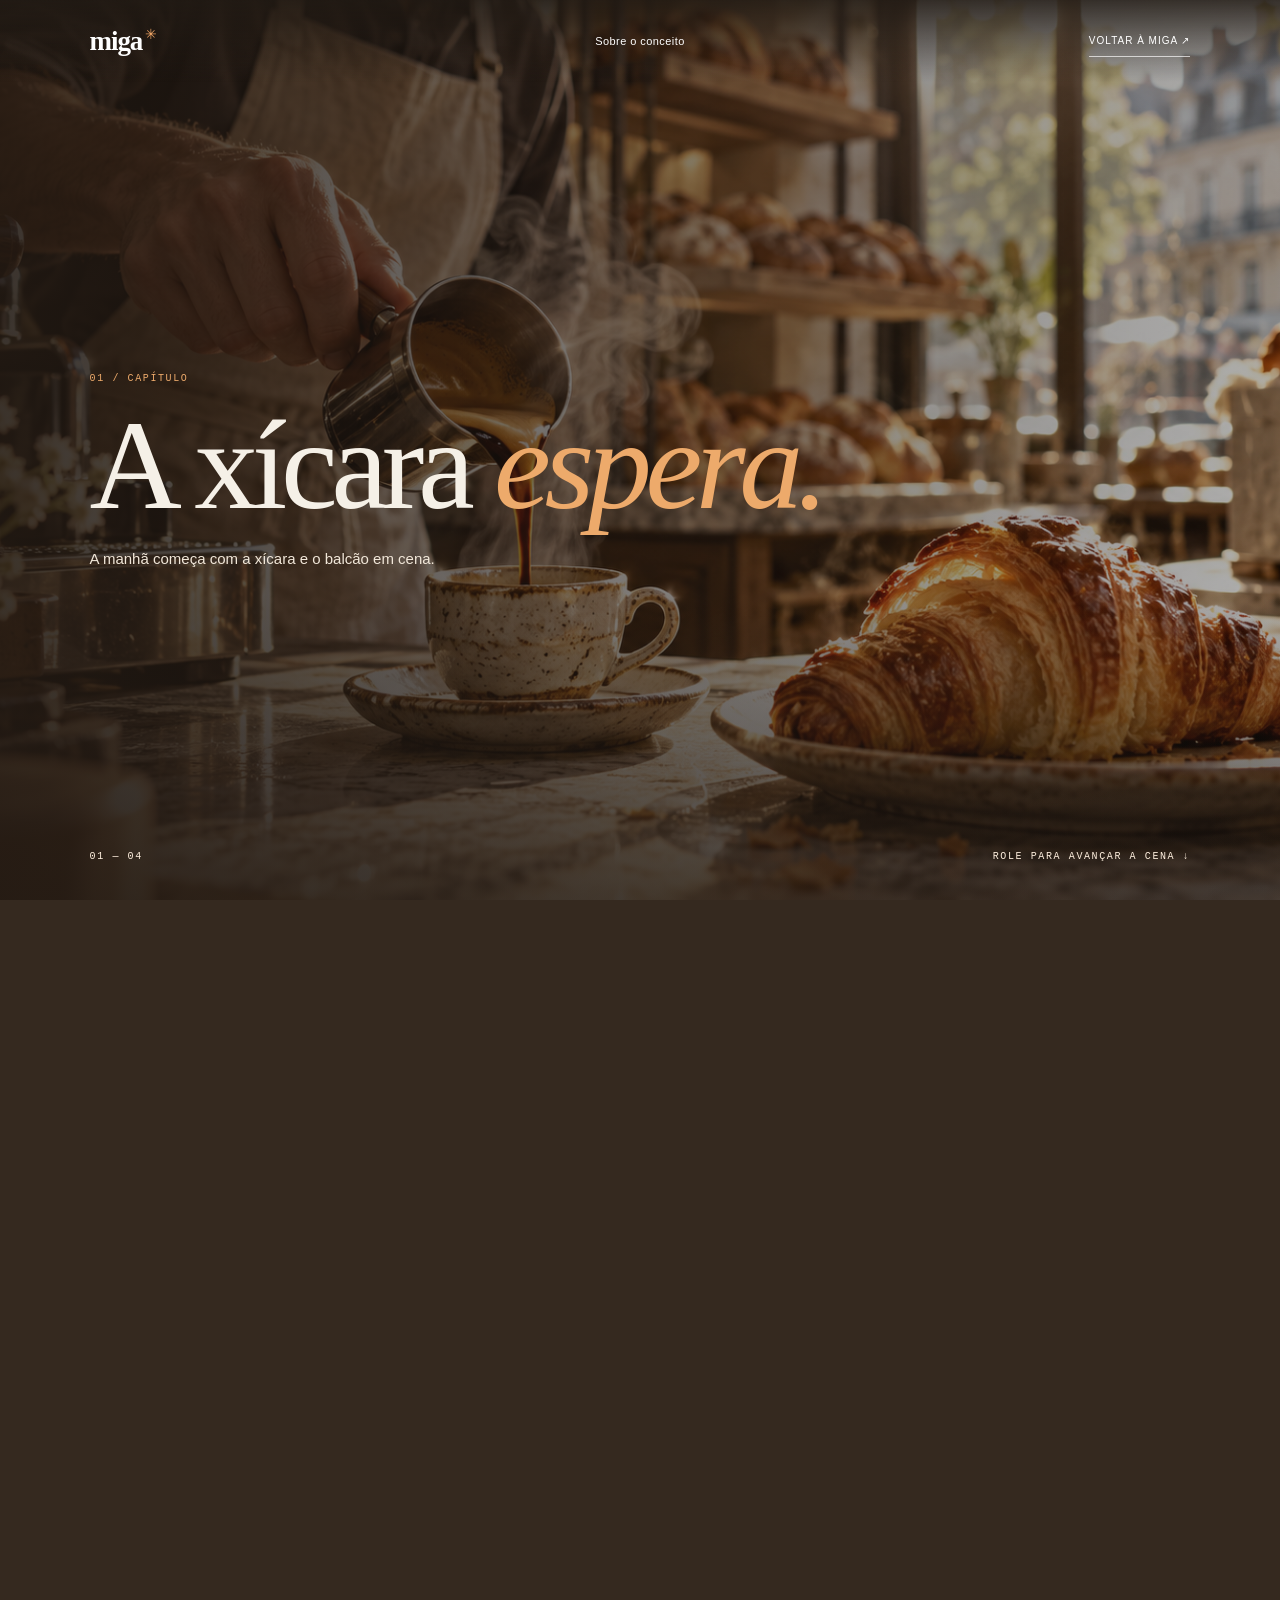
==== commit 5db5169f: "Polish menu interactions and scroll video story" ====
--- a/scroll.html
+++ b/scroll.html
@@ -16,12 +16,20 @@
     .visual,.visual video,.visual:after{position:absolute;inset:0}
     .visual video{width:100%;height:100%;object-fit:cover;filter:brightness(.74) saturate(.92)}
     .visual:after{content:"";background:linear-gradient(90deg,#241b14d8 0%,#241b1468 49%,#241b1415 100%),linear-gradient(0deg,#241b14a8,transparent 34%)}
-    .hud{position:absolute;z-index:2;inset:0;padding:15vh var(--gutter) 10vh;display:flex;flex-direction:column;justify-content:center;pointer-events:none;transition:opacity .35s ease}
+    .hud{position:absolute;z-index:2;inset:0;padding:15vh var(--gutter) 10vh;display:flex;flex-direction:column;justify-content:center;pointer-events:none}
     .hud small,.counter,.cue{font:10px "DM Mono",monospace;letter-spacing:.16em;text-transform:uppercase;color:#fff0df}
     .hud small{color:#edaa6b}
-    .hud h1{font:500 clamp(64px,10vw,140px)/.88 "Playfair Display",serif;letter-spacing:-.05em;max-width:950px;margin:25px 0}
+    .hud h1{font:500 clamp(64px,10vw,140px)/.88 "Playfair Display",serif;letter-spacing:-.05em;max-width:950px;margin:25px 0;color:#f5f0e7;transition:opacity .24s ease,transform .24s ease}
     .hud h1 em{color:#edaa6b;font-weight:500}
-    .hud p{font:15px/1.75 "DM Sans",sans-serif;color:#f1e7d9;max-width:390px;margin:0}
+    .hud h1 .title-accent{color:#edaa6b}
+    .hud h1 .title-rest{color:#f5f0e7}
+    .hud>p:not(.media-status){font:15px/1.75 "DM Sans",sans-serif;color:#f1e7d9;max-width:390px;margin:0;transition:opacity .24s ease,transform .24s ease}
+    .hud.is-changing h1,.hud.is-changing p{opacity:0;transform:translateY(8px)}
+    .hud .media-status{position:absolute;left:var(--gutter);top:calc(100% - 88px);max-width:min(390px,calc(100% - 48px));padding:12px 15px;background:#241b14e8;color:#f1e7d9;font:12px/1.6 "DM Sans",sans-serif;opacity:0;pointer-events:none;transition:opacity .25s}
+    .visual.video-unavailable .media-status{opacity:1}
+    .visual.video-unavailable video{display:none}
+    .visual.video-unavailable:after{background:linear-gradient(90deg,#241b14ed 0%,#241b149e 62%,#241b144c 100%),linear-gradient(0deg,#241b14a8,transparent 34%)}
+    .visual.video-unavailable ~ .hud .cue{display:none}
     .counter,.cue{position:absolute;bottom:38px}
     .counter{left:var(--gutter)}.cue{right:var(--gutter)}
     .progress{position:absolute;z-index:4;top:0;left:0;width:100%;height:3px;background:#e7a36b;transform:scaleX(0);transform-origin:left}
@@ -56,6 +64,7 @@
           <small id="kicker">01 / CAPÍTULO</small>
           <h1 id="title" aria-live="polite">A manhã começa<br /><em>devagar.</em></h1>
           <p id="copy">A xícara espera. O primeiro fio de café encontra o fundo.</p>
+          <p class="media-status" role="status">O take do café não pôde ser carregado. A imagem de abertura continua disponível enquanto você lê os capítulos.</p>
           <div class="counter" id="counter">01 — 04</div>
           <div class="cue">Role para avançar a cena ↓</div>
         </div>
@@ -65,17 +74,20 @@
   </main>
   <script>
     const scenes=[
-      {n:"01",title:"A xícara espera.",copy:"O primeiro fio escuro começa a desenhar a manhã."},
-      {n:"02",title:"O café encontra o fundo.",copy:"O nível sobe devagar; a crema se abre em volta da xícara."},
-      {n:"03",title:"A mesa já está posta.",copy:"Café servido, croissant ao lado e um instante para olhar de perto."},
+      {n:"01",title:"A xícara espera.",accent:"espera.",copy:"A manhã começa com a xícara e o balcão em cena."},
+      {n:"02",title:"O café encontra o fundo.",accent:"fundo.",copy:"Um fio de espresso desce e a crema começa a se abrir."},
+      {n:"03",title:"A mesa já está posta.",accent:"posta.",copy:"Café servido, croissant ao lado e um instante para olhar de perto."},
       {n:"04",title:"A manhã ganha companhia.",copy:"Um take curto, um café completo e espaço para começar o dia."}
     ];
-    const journey=document.querySelector("#journey"),video=document.querySelector("#storyVideo"),chapters=document.querySelector("#chapters"),reduceMotion=matchMedia("(prefers-reduced-motion: reduce)").matches;
+    const journey=document.querySelector("#journey"),video=document.querySelector("#storyVideo"),visual=document.querySelector(".visual"),hud=document.querySelector(".hud"),chapters=document.querySelector("#chapters"),reduceMotion=matchMedia("(prefers-reduced-motion: reduce)").matches;
     scenes.forEach((scene,i)=>{const article=document.createElement("article");article.innerHTML="<small>"+scene.n+" / CAPÍTULO</small><h2>"+scene.title+"</h2><p>"+scene.copy+"</p>"+(i===3?'<a href="index.html#visite">PASSE PRA UM CAFÉ ↗</a>':"");chapters.append(article)});
-    let raf=0,lastProgress=0,seekPending=false,activeIndex=-1;
-    function update(){raf=0;const rect=journey.getBoundingClientRect(),range=Math.max(journey.offsetHeight-innerHeight,1),progress=Math.min(1,Math.max(0,-rect.top/range)),index=Math.min(scenes.length-1,Math.floor(progress*scenes.length));lastProgress=progress;if(index!==activeIndex){activeIndex=index;document.querySelector("#kicker").textContent=scenes[index].n+" / CAPÍTULO";document.querySelector("#title").innerHTML=scenes[index].title.replace(/\.(?=\s|$)/,"<em>.</em>");document.querySelector("#copy").textContent=scenes[index].copy;document.querySelector("#counter").textContent=scenes[index].n+" — 04"}document.querySelector("#progress").style.transform="scaleX("+progress+")";if(!reduceMotion&&Number.isFinite(video.duration)&&video.duration>0){const target=Math.min(video.duration-.04,progress*video.duration);if(Math.abs(video.currentTime-target)>.16&&!seekPending){seekPending=true;video.currentTime=target}}}
+    let raf=0,lastProgress=0,activeIndex=-1,pendingSeek=null,seekBusy=false,seekWatchdog=0;
+    function paintScene(index){if(index===activeIndex)return;activeIndex=index;hud.classList.add("is-changing");window.setTimeout(()=>{const accent=scenes[index].accent||"",title=scenes[index].title,escaped=accent.replace(/[.*+?^${}()|[\]\\]/g,"\\$&");document.querySelector("#kicker").textContent=scenes[index].n+" / CAPÍTULO";document.querySelector("#title").innerHTML=accent?title.replace(new RegExp(escaped+"$"),'<em class="title-accent">'+accent+'</em>'):'<span class="title-rest">'+title+'</span>';document.querySelector("#copy").textContent=scenes[index].copy;document.querySelector("#counter").textContent=scenes[index].n+" — 04";hud.classList.remove("is-changing")},180)}
+    function requestSeek(target){if(reduceMotion||visual.classList.contains("video-unavailable")||!Number.isFinite(video.duration)||video.duration<=0)return;pendingSeek=Math.max(0,Math.min(video.duration-.04,target));if(!seekBusy)performSeek()}
+    function performSeek(){if(pendingSeek===null||seekBusy)return;const target=pendingSeek;pendingSeek=null;if(Math.abs(video.currentTime-target)<.16)return;seekBusy=true;try{video.currentTime=target}catch{seekBusy=false;return}clearTimeout(seekWatchdog);seekWatchdog=window.setTimeout(()=>{seekBusy=false;performSeek()},180)}
+    function update(){raf=0;const rect=journey.getBoundingClientRect(),range=Math.max(journey.offsetHeight-innerHeight,1),progress=Math.min(1,Math.max(0,-rect.top/range)),index=Math.min(scenes.length-1,Math.floor(progress*scenes.length));lastProgress=progress;paintScene(index);document.querySelector("#progress").style.transform="scaleX("+progress+")";requestSeek(progress*video.duration)}
     function queueUpdate(){if(!raf)raf=requestAnimationFrame(update)}
-    addEventListener("scroll",queueUpdate,{passive:true});addEventListener("resize",queueUpdate);video.addEventListener("seeked",()=>{seekPending=false});video.addEventListener("loadedmetadata",()=>{if(!reduceMotion)video.currentTime=lastProgress*video.duration});update();
+    addEventListener("scroll",queueUpdate,{passive:true});addEventListener("resize",queueUpdate);video.addEventListener("seeked",()=>{clearTimeout(seekWatchdog);seekBusy=false;performSeek()});video.addEventListener("loadedmetadata",()=>{requestSeek(lastProgress*video.duration)});video.addEventListener("error",()=>{visual.classList.add("video-unavailable");video.removeAttribute("src");video.querySelectorAll("source").forEach(source=>source.removeAttribute("src"));document.querySelector("#kicker").textContent="MÍDIA INDISPONÍVEL / PÔSTER";document.querySelector("#title").textContent="Miga continua em cena.";document.querySelector("#copy").textContent="A imagem de abertura permanece como cenário do capítulo.";document.querySelector("#counter").textContent="PÔSTER";document.querySelector("#progress").style.display="none"},{once:true});update();
   </script>
 </body>
 </html>
--- a/styles.css
+++ b/styles.css
@@ -1,10 +1,17 @@
 :root{--ink:#27241f;--cream:#f5f0e7;--paper:#ede4d6;--muted:#827566;--orange:#c66c3b;--gutter:clamp(22px,7vw,108px)}*{box-sizing:border-box}html{scroll-behavior:smooth}body{margin:0;background:var(--cream);color:var(--ink);font-family:'DM Sans',sans-serif}a{color:inherit;text-decoration:none}.topbar{height:82px;padding:0 var(--gutter);display:grid;grid-template-columns:1fr 1fr 1fr;align-items:center;position:absolute;z-index:10;top:0;left:0;right:0;color:#fff;border-bottom:1px solid #ffffff55}.brand{font:600 27px 'Playfair Display',serif;letter-spacing:-.04em}.brand span{color:#f1a666;font:14px 'DM Sans',sans-serif;vertical-align:top;margin-left:3px}.topbar nav{display:flex;gap:34px;justify-content:center;font-size:11px;letter-spacing:.04em}.order{justify-self:end;font-size:10px;text-transform:uppercase;letter-spacing:.1em;border-bottom:1px solid #fffa;padding:10px 0}.order span{margin-left:18px}.hero{height:100svh;min-height:680px;position:relative;overflow:hidden;background:#312a21;color:#fff}.hero-media,.media-scene,.media-shade,.media-grain{position:absolute;inset:0}.media-scene{background-position:center;background-size:cover;transform:scale(1.035)}.scene-one{background-image:url("hero-still.png")}.media-shade{background:linear-gradient(90deg,#2b241ec9,#2b241e88 42%,#2b241e0d),linear-gradient(0deg,#1f1a16a8,transparent 34%)}.media-grain{opacity:.09;background-image:url("data:image/svg+xml,%3Csvg viewBox='0 0 180 180' xmlns='http://www.w3.org/2000/svg'%3E%3Cfilter id='n'%3E%3CfeTurbulence type='fractalNoise' baseFrequency='.92' numOctaves='3' stitchTiles='stitch'/%3E%3C/filter%3E%3Crect width='100%25' height='100%25' filter='url(%23n)' opacity='.26'/%3E%3C/svg%3E");mix-blend-mode:soft-light;pointer-events:none}.hero-inner{position:relative;z-index:2;padding:clamp(150px,22vh,220px) var(--gutter) 0;max-width:1050px}.eyebrow,.section-no,.food-img>span,.food-meta small,.daily,.hero-bottom,.visual-tag,.story-count,.visit-info small,footer>span:last-child{font:10px 'DM Mono',monospace;letter-spacing:.12em;text-transform:uppercase}.eyebrow{color:#fff0de}.eyebrow i{display:inline-block;width:22px;height:1px;background:#ed9957;vertical-align:middle;margin-right:9px}.hero h1,.menu h2,.story h2,.visit h2{font:500 clamp(68px,9.2vw,134px)/.87 'Playfair Display',serif;letter-spacing:-.05em;margin:38px 0 24px}.hero h1 em,.menu h2 em,.story h2 em,.visit h2 em,blockquote em{font-weight:500;color:#eda96d}.hero-intro{max-width:370px;color:#f1e7d9;font-size:14px;line-height:1.8;margin:0 0 30px}.button{display:inline-flex;align-items:center;gap:47px;padding:15px 19px;text-transform:uppercase;letter-spacing:.09em;font-size:10px;min-height:48px}.button-dark{background:#2a2722;color:#fff}.button-light{background:#f5f0e7;color:#27241f}.button span{font-size:16px}.hero-bottom{position:absolute;top:calc(100svh - 55px);left:var(--gutter);right:var(--gutter);display:flex;justify-content:space-between;color:#f3e8d9;font-size:9px}.visual-tag{position:absolute;right:var(--gutter);top:125px;z-index:2;color:#fff9;font-size:9px}.manifesto{padding:150px var(--gutter);display:grid;grid-template-columns:1fr 2.1fr .7fr;gap:4vw;align-items:start;background:var(--cream)}.section-no{padding-top:12px;color:#887b69}.manifesto h2{font:500 clamp(43px,6.5vw,92px)/.98 'Playfair Display',serif;letter-spacing:-.04em;margin:0}.manifesto h2 em{color:var(--orange);font-weight:500}.manifesto div:nth-child(2)>p{max-width:400px;font-size:14px;line-height:1.8;color:#655d52;margin-top:30px}.text-link{align-self:end;justify-self:end;border-bottom:1px solid #746758;padding:10px 0;font-size:10px;text-transform:uppercase;letter-spacing:.1em;white-space:nowrap}.text-link span{margin-left:12px}.eyebrow.dark{color:#927452}.menu{background:var(--paper);padding:120px var(--gutter) 130px}.menu-head{display:flex;align-items:end;justify-content:space-between;margin-bottom:58px}.menu h2{font-size:clamp(56px,7vw,100px);margin:18px 0 0}.menu h2 em{color:var(--orange)}.daily{font-size:9px;color:#766a5b;line-height:1.8}.food-grid{display:grid;grid-template-columns:repeat(3,1fr);gap:19px}.food-img{position:relative;aspect-ratio:4/4.7;overflow:hidden;background:#d5c3aa}.food-img:after{content:'';position:absolute;inset:50% 0 0;background:linear-gradient(transparent,#21170d70)}.food-img img{width:100%;height:100%;object-fit:cover;transition:transform .8s}.food:hover img{transform:scale(1.045)}.food-img>span{position:absolute;z-index:1;left:16px;bottom:15px;color:#fff;font-size:8px}.food-meta{display:flex;justify-content:space-between;align-items:end;padding:17px 1px 0}.food-meta small{color:#857360;font-size:8px}.food-meta h3{font:500 24px 'Playfair Display',serif;margin:7px 0 0}.food-meta>b{font:10px 'DM Mono',monospace}.button-outline-dark{border:1px solid #65594c;color:#352e27;margin-top:46px}.story{min-height:700px;height:88vh;max-height:940px;position:relative;overflow:hidden;background:#30271e;color:#fff}.story-image{position:absolute;inset:0;background-image:linear-gradient(90deg,#241e18c9 0%,#241e1875 50%,#241e1805),url('bakery-detail.png');background-position:center;background-size:cover;animation:slowZoom 18s ease-in-out infinite alternate}@keyframes slowZoom{to{transform:scale(1.06)}}.story-copy{position:absolute;left:var(--gutter);top:50%;transform:translateY(-50%);max-width:700px}.story h2{font-size:clamp(68px,9vw,124px);margin:30px 0}.story-copy>p:not(.eyebrow){max-width:360px;color:#f1e7d9;font-size:14px;line-height:1.8}.light-link{display:inline-block;color:#fff;margin-top:20px}.story-count{position:absolute;left:var(--gutter);bottom:35px;color:#fffa;font-size:9px}.postcard{text-align:center;padding:150px 20px;background:#e4d5c2}.postcard blockquote{font:500 clamp(65px,10vw,132px)/.9 'Playfair Display',serif;letter-spacing:-.05em;margin:38px auto}.postcard blockquote em{color:var(--orange)}.postcard>span{display:block;font:9px 'DM Mono',monospace;letter-spacing:.13em;color:#736655;margin:35px 0}.visit{background:#2c2923;color:#fff;padding:110px var(--gutter);display:grid;grid-template-columns:1fr 1fr;gap:10vw;align-items:center}.visit h2{font-size:clamp(64px,8.4vw,112px);margin:25px 0}.visit h2 em{color:#e7a36b}.visit-info{display:grid;grid-template-columns:1fr 1fr;gap:34px}.visit-info small{font-size:8px;color:#c4a98d}.visit-info p{font:18px/1.55 'Playfair Display',serif;color:#f1e9dd}.visit-info .button{grid-column:1/-1;justify-self:start;margin-top:8px}footer{background:#211f1a;color:#fff;padding:30px var(--gutter);display:flex;justify-content:space-between;align-items:center}footer .brand{font-size:24px}footer>span:nth-child(2){font:italic 15px 'Playfair Display',serif;color:#c4b7a6}footer>span:last-child{font-size:8px;color:#a09482}@media(max-width:800px){.topbar{height:68px;grid-template-columns:1fr auto}.topbar nav{display:none}.hero{min-height:660px}.hero-inner{padding-top:185px}.hero h1{font-size:clamp(63px,12vw,96px)}.manifesto{grid-template-columns:1fr;gap:28px;padding:100px var(--gutter)}.manifesto div:nth-child(2)>p{margin-bottom:0}.manifesto .text-link{justify-self:start}.menu{padding:90px var(--gutter)}.food-grid{grid-template-columns:1fr 1fr;gap:25px 12px}.food:last-child{grid-column:1/-1;width:calc(50% - 6px)}.food-meta h3{font-size:20px}.menu-head{align-items:start;gap:20px}.story{height:80vh;min-height:620px}.visit{grid-template-columns:1fr;gap:10px;padding:85px var(--gutter)}footer{gap:15px;flex-wrap:wrap}footer>span:nth-child(2){display:none}}@media(max-width:500px){:root{--gutter:22px}.hero-inner{padding-top:174px}.hero h1{font-size:62px}.hero-intro{max-width:315px;font-size:13px}.visual-tag{top:98px}.hero-bottom{font-size:7px;letter-spacing:.04em}.manifesto h2{font-size:49px}.menu-head{display:block}.daily{display:block;margin-top:22px}.food-grid{grid-template-columns:1fr}.food:last-child{grid-column:auto;width:100%}.food-img{aspect-ratio:4/4.6}.food-meta h3{font-size:23px}.story-copy{right:var(--gutter)}.story h2{font-size:65px}.postcard{padding:110px 22px}.postcard blockquote{font-size:65px}.visit-info{gap:18px}.visit-info p{font-size:16px}footer{font-size:11px}}@media(prefers-reduced-motion:reduce){html{scroll-behavior:auto}*,*::before,*::after{animation-duration:.01ms!important;animation-iteration-count:1!important;scroll-behavior:auto!important;transition-duration:.01ms!important}}
 :root{--ink:#27241f;--cream:#f5f0e7;--paper:#ede4d6;--muted:#827566;--orange:#c66c3b;--gutter:clamp(22px,7vw,108px)}*{box-sizing:border-box}html{scroll-behavior:smooth}body{margin:0;background:var(--cream);color:var(--ink);font-family:'DM Sans',sans-serif}a{color:inherit;text-decoration:none}.topbar{height:82px;padding:0 var(--gutter);display:grid;grid-template-columns:1fr 1fr 1fr;align-items:center;position:absolute;z-index:10;top:0;left:0;right:0;color:#fff;border-bottom:1px solid #ffffff55}.brand{font:600 27px 'Playfair Display',serif;letter-spacing:-.04em}.brand span{color:#f1a666;font:14px 'DM Sans',sans-serif;vertical-align:top;margin-left:3px}.topbar nav{display:flex;gap:34px;justify-content:center;font-size:11px;letter-spacing:.04em}.order{justify-self:end;font-size:10px;text-transform:uppercase;letter-spacing:.1em;border-bottom:1px solid #fffa;padding:10px 0}.order span{margin-left:18px}.hero{height:100svh;min-height:680px;position:relative;overflow:hidden;background:#312a21;color:#fff}.hero-media,.media-scene,.media-shade,.media-grain{position:absolute;inset:0}.media-scene{background-position:center;background-size:cover;will-change:opacity,transform;animation:sceneFlow 27s infinite}.scene-one{background-image:url('hero-still.png');animation-delay:0s}.scene-two{background-image:url('coffee-detail.png');animation-delay:-9s;opacity:0}.scene-three{background-image:url('bakery-detail.png');animation-delay:-18s;opacity:0}30%{opacity:1;transform:scale(1.045)}35%,100%{opacity:0;transform:scale(1.06)}}.media-shade{background:linear-gradient(90deg,#2b241ec9,#2b241e88 42%,#2b241e0d),linear-gradient(0deg,#1f1a16a8,transparent 34%)}.media-grain{opacity:.09;background-image:url("data:image/svg+xml,%3Csvg viewBox='0 0 180 180' xmlns='http://www.w3.org/2000/svg'%3E%3Cfilter id='n'%3E%3CfeTurbulence type='fractalNoise' baseFrequency='.92' numOctaves='3' stitchTiles='stitch'/%3E%3C/filter%3E%3Crect width='100%25' height='100%25' filter='url(%23n)' opacity='.26'/%3E%3C/svg%3E");mix-blend-mode:soft-light;pointer-events:none}.hero-inner{position:relative;z-index:2;padding:clamp(150px,22vh,220px) var(--gutter) 0;max-width:1050px}.eyebrow,.section-no,.food-img>span,.food-meta small,.daily,.hero-bottom,.visual-tag,.story-count,.visit-info small,footer>span:last-child{font:10px 'DM Mono',monospace;letter-spacing:.12em;text-transform:uppercase}.eyebrow{color:#fff0de}.eyebrow i{display:inline-block;width:22px;height:1px;background:#ed9957;vertical-align:middle;margin-right:9px}.hero h1,.menu h2,.story h2,.visit h2{font:500 clamp(68px,9.2vw,134px)/.87 'Playfair Display',serif;letter-spacing:-.05em;margin:38px 0 24px}.hero h1 em,.menu h2 em,.story h2 em,.visit h2 em,blockquote em{font-weight:500;color:#eda96d}.hero-intro{max-width:370px;color:#f1e7d9;font-size:14px;line-height:1.8;margin:0 0 30px}.button{display:inline-flex;align-items:center;gap:47px;padding:15px 19px;text-transform:uppercase;letter-spacing:.09em;font-size:10px;min-height:48px}.button-dark{background:#2a2722;color:#fff}.button-light{background:#f5f0e7;color:#27241f}.button span{font-size:16px}.hero-bottom{position:absolute;top:calc(100svh - 55px);left:var(--gutter);right:var(--gutter);display:flex;justify-content:space-between;color:#f3e8d9;font-size:9px}.visual-tag{position:absolute;right:var(--gutter);top:125px;z-index:2;color:#fff9;font-size:9px}.manifesto{padding:150px var(--gutter);display:grid;grid-template-columns:1fr 2.1fr .7fr;gap:4vw;align-items:start;background:var(--cream)}.section-no{padding-top:12px;color:#887b69}.manifesto h2{font:500 clamp(43px,6.5vw,92px)/.98 'Playfair Display',serif;letter-spacing:-.04em;margin:0}.manifesto h2 em{color:var(--orange);font-weight:500}.manifesto div:nth-child(2)>p{max-width:400px;font-size:14px;line-height:1.8;color:#655d52;margin-top:30px}.text-link{align-self:end;justify-self:end;border-bottom:1px solid #746758;padding:10px 0;font-size:10px;text-transform:uppercase;letter-spacing:.1em;white-space:nowrap}.text-link span{margin-left:12px}.eyebrow.dark{color:#927452}.menu{background:var(--paper);padding:120px var(--gutter) 130px}.menu-head{display:flex;align-items:end;justify-content:space-between;margin-bottom:58px}.menu h2{font-size:clamp(56px,7vw,100px);margin:18px 0 0}.menu h2 em{color:var(--orange)}.daily{font-size:9px;color:#766a5b;line-height:1.8}.food-grid{display:grid;grid-template-columns:repeat(3,1fr);gap:19px}.food-img{position:relative;aspect-ratio:4/4.7;overflow:hidden;background:#d5c3aa}.food-img:after{content:'';position:absolute;inset:50% 0 0;background:linear-gradient(transparent,#21170d70)}.food-img img{width:100%;height:100%;object-fit:cover;transition:transform .8s}.food:hover img,.food.selected img{transform:scale(1.045)}.food-img>span{position:absolute;z-index:1;left:16px;bottom:15px;color:#fff;font-size:8px}.food-meta{display:flex;justify-content:space-between;align-items:end;padding:17px 1px 0}.food-meta small{color:#857360;font-size:8px}.food-meta h3{font:500 24px 'Playfair Display',serif;margin:7px 0 0}.food-meta>b{font:10px 'DM Mono',monospace}.button-outline-dark{border:1px solid #65594c;color:#352e27;margin-top:46px}.story{min-height:700px;height:88vh;max-height:940px;position:relative;overflow:hidden;background:#30271e;color:#fff}.story-image{position:absolute;inset:0;background-image:linear-gradient(90deg,#241e18c9 0%,#241e1875 50%,#241e1805),url('bakery-detail.png');background-position:center;background-size:cover;animation:slowZoom 18s ease-in-out infinite alternate}@keyframes slowZoom{to{transform:scale(1.06)}}.story-copy{position:absolute;left:var(--gutter);top:50%;transform:translateY(-50%);max-width:700px}.story h2{font-size:clamp(68px,9vw,124px);margin:30px 0}.story-copy>p:not(.eyebrow){max-width:360px;color:#f1e7d9;font-size:14px;line-height:1.8}.light-link{display:inline-block;color:#fff;margin-top:20px}.story-count{position:absolute;left:var(--gutter);bottom:35px;color:#fffa;font-size:9px}.postcard{text-align:center;padding:150px 20px;background:#e4d5c2}.postcard blockquote{font:500 clamp(65px,10vw,132px)/.9 'Playfair Display',serif;letter-spacing:-.05em;margin:38px auto}.postcard blockquote em{color:var(--orange)}.postcard>span{display:block;font:9px 'DM Mono',monospace;letter-spacing:.13em;color:#736655;margin:35px 0}.visit{background:#2c2923;color:#fff;padding:110px var(--gutter);display:grid;grid-template-columns:1fr 1fr;gap:10vw;align-items:center}.visit h2{font-size:clamp(64px,8.4vw,112px);margin:25px 0}.visit h2 em{color:#e7a36b}.visit-info{display:grid;grid-template-columns:1fr 1fr;gap:34px}.visit-info small{font-size:8px;color:#c4a98d}.visit-info p{font:18px/1.55 'Playfair Display',serif;color:#f1e9dd}.visit-info .button{grid-column:1/-1;justify-self:start;margin-top:8px}footer{background:#211f1a;color:#fff;padding:30px var(--gutter);display:flex;justify-content:space-between;align-items:center}footer .brand{font-size:24px}footer>span:nth-child(2){font:italic 15px 'Playfair Display',serif;color:#c4b7a6}footer>span:last-child{font-size:8px;color:#a09482}@media(max-width:800px){.topbar{height:68px;grid-template-columns:1fr auto}.topbar nav{display:none}.hero{min-height:660px}.hero-inner{padding-top:185px}.hero h1{font-size:clamp(63px,12vw,96px)}.manifesto{grid-template-columns:1fr;gap:28px;padding:100px var(--gutter)}.manifesto div:nth-child(2)>p{margin-bottom:0}.manifesto .text-link{justify-self:start}.menu{padding:90px var(--gutter)}.food-grid{grid-template-columns:1fr 1fr;gap:25px 12px}.food:last-child{grid-column:1/-1;width:calc(50% - 6px)}.food-meta h3{font-size:20px}.menu-head{align-items:start;gap:20px}.story{height:80vh;min-height:620px}.visit{grid-template-columns:1fr;gap:10px;padding:85px var(--gutter)}footer{gap:15px;flex-wrap:wrap}footer>span:nth-child(2){display:none}}@media(max-width:500px){:root{--gutter:22px}.hero-inner{padding-top:174px}.hero h1{font-size:62px}.hero-intro{max-width:315px;font-size:13px}.visual-tag{top:98px}.hero-bottom{font-size:7px;letter-spacing:.04em}.manifesto h2{font-size:49px}.menu-head{display:block}.daily{display:block;margin-top:22px}.food-grid{grid-template-columns:1fr}.food:last-child{grid-column:auto;width:100%}.food-img{aspect-ratio:4/4.6}.food-meta h3{font-size:23px}.story-copy{right:var(--gutter)}.story h2{font-size:65px}.postcard{padding:110px 22px}.postcard blockquote{font-size:65px}.visit-info{gap:18px}.visit-info p{font-size:16px}footer{font-size:11px}}@media(prefers-reduced-motion:reduce){html{scroll-behavior:auto}*,*::before,*::after{animation-duration:.01ms!important;animation-iteration-count:1!important;scroll-behavior:auto!important;transition-duration:.01ms!important}}
 .food:hover img,.food.selected img{transform:scale(1.045)}
-.sticky-backdrop{position:fixed;inset:0;z-index:-1;background:#241f19 url("hero-still.png") center/cover no-repeat;filter:brightness(.37);pointer-events:none}.sticky-backdrop:after{content:"";position:absolute;inset:0;background:#241f1980}.fixed-copy{position:relative;background:#211e19ce!important;color:#f5f0e7!important}.fixed-copy>*{position:relative;z-index:1}.fixed-copy h2,.fixed-copy p,.fixed-copy a,.fixed-copy .section-no,.fixed-copy .eyebrow,.fixed-copy small,.fixed-copy b{color:#f5f0e7}.fixed-copy h2 em{color:#eda96d}.story.fixed-copy .story-image{display:none}.sticky-backdrop[data-chapter="02"]{filter:brightness(.31) sepia(.18)}.sticky-backdrop[data-chapter="03"]{filter:brightness(.35) hue-rotate(-8deg)}.sticky-backdrop[data-chapter="04"]{filter:brightness(.26)}
-.sticky-backdrop{position:fixed;inset:0;z-index:-1;background:#241f19 url("hero-still.png") center/cover no-repeat;filter:brightness(.37);pointer-events:none}.sticky-backdrop:after{content:"";position:absolute;inset:0;background:#241f1980}.fixed-copy{position:relative;background:#211e19ce!important;color:#f5f0e7!important}.fixed-copy>*{position:relative;z-index:1}.fixed-copy h2,.fixed-copy p,.fixed-copy a,.fixed-copy .section-no,.fixed-copy .eyebrow,.fixed-copy small,.fixed-copy b{color:#f5f0e7}.fixed-copy h2 em{color:#eda96d}.story.fixed-copy .story-image{display:none}.sticky-backdrop[data-chapter="02"]{filter:brightness(.31) sepia(.18)}.sticky-backdrop[data-chapter="03"]{filter:brightness(.35) hue-rotate(-8deg)}.sticky-backdrop[data-chapter="04"]{filter:brightness(.26)}
 .sticky-backdrop{z-index:0!important;overflow:hidden;background:#32271d url("hero-still.png") center/cover no-repeat;filter:none!important}.sticky-backdrop .site-background-video{position:absolute;inset:0;width:100%;height:100%;object-fit:cover;filter:brightness(.47) saturate(.94)}.sticky-backdrop:after{background:linear-gradient(90deg,#211a14d8 0%,#211a1470 40%,#211a1420 85%),linear-gradient(0deg,#211a14a6,transparent 34%)!important;pointer-events:none}main{position:relative;z-index:1}.hero{background:transparent!important}.hero-media{display:none}footer{position:relative;z-index:1}
 .video-mode-link{display:inline-flex;align-items:center;gap:12px;margin:15px 0 0 20px;padding:9px 0;border-bottom:1px solid #27241f88;color:#27241f!important;font:10px 'DM Mono',monospace;letter-spacing:.1em;text-transform:uppercase;vertical-align:middle}.video-mode-link span{color:#b06a39;font-size:15px}@media(max-width:500px){.video-mode-link{margin:15px 0 0}}
 .topbar{grid-template-columns:1fr auto 1fr}.header-actions{justify-self:end;display:flex;align-items:center;gap:18px}.menu-toggle{display:none;border:1px solid #ffffff75;background:#211a1466;color:#fff;padding:10px 12px;font:10px 'DM Mono',monospace;letter-spacing:.1em;text-transform:uppercase;min-height:42px}.case-note{padding:clamp(90px,12vw,160px) var(--gutter);background:#e7d9c6;color:var(--ink)}.case-note>h2{font:500 clamp(48px,7.3vw,102px)/.98 'Playfair Display',serif;letter-spacing:-.045em;margin:24px 0 56px}.case-note>h2 em{color:var(--orange)}.case-grid{display:grid;grid-template-columns:repeat(3,1fr);gap:clamp(24px,5vw,70px);border-top:1px solid #27241f30;padding-top:25px}.case-grid small{font:10px 'DM Mono',monospace;letter-spacing:.12em;color:#a45f36}.case-grid p,.case-disclosure{font:14px/1.8 'DM Sans',sans-serif;color:#655d52;max-width:440px}.case-disclosure{max-width:780px;margin:45px 0 22px;font-size:12px}.case-link,.case-modes a{font:10px 'DM Mono',monospace;letter-spacing:.09em;text-transform:uppercase;border-bottom:1px solid #746758;padding:10px 0}.case-link span{color:var(--orange);margin-left:8px}.case-modes{display:flex;gap:26px;margin-top:28px}.menu-toggle:focus-visible,.video-toggle:focus-visible,.case-note a:focus-visible{outline:2px solid #edaa6b;outline-offset:4px}.video-toggle{position:relative;z-index:3;border:1px solid #ffffff85;background:#211a1466;color:#fff;padding:9px 12px;font:9px 'DM Mono',monospace;letter-spacing:.08em;text-transform:uppercase;cursor:pointer}.menu-note{font:11px/1.7 'DM Sans',sans-serif;color:#756957;margin:24px 0 0}.sticky-backdrop.still-frame{background-image:url('hero-still.png');background-position:center;background-size:cover}
 @media(max-width:800px){.topbar{grid-template-columns:1fr auto}.header-actions{grid-column:2;grid-row:1}.header-actions .order{display:none}.menu-toggle{display:inline-flex;align-items:center}.topbar nav{display:none;position:absolute;top:68px;left:0;right:0;padding:24px var(--gutter);background:#2c2923f5;border-bottom:1px solid #ffffff35;flex-direction:column;gap:0}.topbar nav[data-open="true"]{display:flex}.topbar nav a{padding:16px 0;border-bottom:1px solid #ffffff25}.case-grid{grid-template-columns:1fr;gap:12px}.case-grid p{margin:8px 0 18px}.case-note>h2{margin-bottom:38px}.hero-bottom{align-items:center;gap:10px}.video-toggle{font-size:8px;padding:8px}}
 @media(max-width:500px){.case-modes{gap:17px;flex-wrap:wrap}.case-modes a,.case-link{font-size:9px}.hero-bottom>span:nth-child(2){display:none}.hero-bottom{top:auto;bottom:18px}.case-note{padding-top:90px;padding-bottom:90px}}
+.thematic-entry{position:fixed;z-index:50;inset:0;display:grid;place-items:center;isolation:isolate;overflow:hidden;pointer-events:none;color:#35291f}.thematic-entry-bakery .entry-panel{position:absolute;z-index:-1;left:0;width:100%;height:51%;background:#f5f0e7;transition:transform 1.08s cubic-bezier(.78,0,.2,1)}.thematic-entry-bakery .entry-panel-a{top:0;border-bottom:1px solid #c66c3b55}.thematic-entry-bakery .entry-panel-b{bottom:0;border-top:1px solid #c66c3b55}.thematic-entry-bakery .entry-mark{font:42px 'Playfair Display',serif;color:#c66c3b;transform:translateY(-18px);transition:opacity .36s,transform .58s cubic-bezier(.22,.7,.2,1)}.thematic-entry-bakery .entry-phrase{position:absolute;top:calc(50% + 34px);font:9px 'DM Mono',monospace;letter-spacing:.18em;text-transform:uppercase;color:#76634f;opacity:0;transform:translateY(10px);animation:entry-caption .5s .22s forwards}.thematic-entry-bakery[data-state="opening"] .entry-panel-a{transform:translateY(-102%)}.thematic-entry-bakery[data-state="opening"] .entry-panel-b{transform:translateY(102%)}.thematic-entry-bakery[data-state="opening"] .entry-mark{opacity:0;transform:translateY(-38px)}.thematic-entry-bakery[data-state="opening"] .entry-phrase{opacity:0;transform:translateY(-10px);transition:opacity .22s,transform .3s}
+@keyframes entry-caption{to{opacity:.9;transform:translateY(0)}}
+.motion-enhanced [data-reveal]{opacity:0;transform:translate3d(0,24px,0);transition:opacity .72s cubic-bezier(.22,.7,.2,1),transform .72s cubic-bezier(.22,.7,.2,1)}.motion-enhanced [data-reveal].is-visible{opacity:1;transform:translate3d(0,0,0)}.motion-enhanced [data-product-slide]:nth-child(3n + 2){transition-delay:.07s}.motion-enhanced [data-product-slide]:nth-child(3n){transition-delay:.14s}
+.food-carousel{position:relative}.food-track{display:flex;gap:clamp(14px,1.7vw,24px);overflow-x:auto;overscroll-behavior-inline:contain;scroll-snap-type:x mandatory;scroll-padding-inline:1px;scrollbar-width:none;touch-action:pan-y;cursor:grab;padding:4px 1px 16px}.food-track::-webkit-scrollbar{display:none}.food-track.is-dragging{cursor:grabbing;scroll-snap-type:none;user-select:none}.food-track.is-dragging img{pointer-events:none}.food-track:focus-visible{outline:2px solid var(--orange);outline-offset:5px}.food-track .food{flex:0 0 calc((100% - 2 * clamp(14px,1.7vw,24px))/3);min-width:0;width:auto;scroll-snap-align:start;grid-column:auto}.food-img{isolation:isolate;aspect-ratio:4/4.7}.food-img img{transform:scale(1.001);transition:transform .8s cubic-bezier(.22,.7,.2,1),filter .7s}.food:hover .food-img img,.food:focus-within .food-img img{transform:scale(1.045);filter:saturate(1.08)}.food-meta{transition:transform .36s cubic-bezier(.22,.7,.2,1)}.food:hover .food-meta,.food:focus-within .food-meta{transform:translateY(-3px)}.food-meta h3{transition:color .25s}.food:hover .food-meta h3,.food:focus-within .food-meta h3{color:#aa5833}.food-note{margin:8px 0 0;color:#756957;font:11px/1.6 'DM Sans',sans-serif}.food-add{position:absolute;z-index:3;right:14px;bottom:14px;display:grid;place-items:center;width:42px;height:42px;border:1px solid #fff;background:#211a14c9;color:#fff;font-size:20px;cursor:pointer;transition:transform .22s,background .22s,color .22s}.food-add:hover,.food-add:focus-visible{transform:translateY(-3px) scale(1.06);background:#c66c3b;color:#fff}.food-add:focus-visible{outline:2px solid #c66c3b;outline-offset:3px}.catalog-controls{display:grid;grid-template-columns:minmax(70px,1fr) auto auto;align-items:center;gap:20px;margin-top:28px}.catalog-progress{height:1px;background:#27241f30;overflow:hidden}.catalog-progress i{display:block;width:100%;height:100%;background:#b85e37;transform:scaleX(.1667);transform-origin:left center;transition:transform .45s cubic-bezier(.22,.7,.2,1)}.catalog-counter{min-width:64px;text-align:center;font:9px 'DM Mono',monospace;letter-spacing:.12em;color:#746958}.catalog-arrows{display:flex;gap:8px}.catalog-arrows button{display:grid;place-items:center;width:42px;height:42px;border:1px solid #27241f66;background:transparent;color:#27241f;font:18px 'DM Sans',sans-serif;cursor:pointer;transition:transform .2s,background .2s,color .2s,border-color .2s}.catalog-arrows button:hover:not(:disabled),.catalog-arrows button:focus-visible{transform:translateY(-2px);background:#27241f;color:#f5f0e7}.catalog-arrows button:disabled{opacity:.32;cursor:default}.catalog-arrows button:focus-visible,.food-track:focus-visible{outline:2px solid #b85e37;outline-offset:3px}.menu-note{max-width:730px}.miga-cart-toggle{justify-self:end;display:inline-flex;align-items:center;gap:8px;padding:10px 0;border:0;background:none;color:#fff;font:10px 'DM Mono',monospace;letter-spacing:.09em;text-transform:uppercase;cursor:pointer}.miga-cart-toggle b{display:grid;place-items:center;width:22px;height:22px;border:1px solid #ffffff88;border-radius:50%;font-size:9px}.miga-cart-toggle:hover b{background:#fff;color:#35291f}.miga-cart-toggle:focus-visible{outline:2px solid #edaa6b;outline-offset:4px}.demo-cart{position:fixed;z-index:30;right:18px;top:95px;width:min(390px,calc(100vw - 36px));padding:26px;background:#f5f0e7;color:#27241f;box-shadow:0 18px 70px #0008}.demo-cart[hidden]{display:none}.cart-heading{display:flex;align-items:center;justify-content:space-between}.cart-heading h2{font:500 30px 'Playfair Display',serif;margin:0}.cart-close{border:0;background:none;color:inherit;font:11px 'DM Mono',monospace;cursor:pointer}.demo-cart p{font-size:13px;line-height:1.65;color:#655d52}.demo-cart .cart-items{list-style:none;padding:0;margin:14px 0;border-top:1px solid #27241f25}.demo-cart .cart-items li{padding:10px 0;border-bottom:1px solid #27241f25;font-size:13px}.demo-cart .cart-return{border:0;cursor:pointer}.video-toggle[hidden]{display:none}.sticky-backdrop{transition:filter .75s cubic-bezier(.22,.7,.2,1)}
+@media(max-width:900px){.food-track .food{flex-basis:calc((100% - clamp(14px,1.7vw,24px))/2)}.catalog-controls{gap:14px}}
+@media(max-width:800px){.header-actions .order{display:none}.header-actions .miga-cart-toggle{display:inline-flex;margin-right:14px}.header-actions{gap:8px}.food-track .food{flex-basis:calc((100% - 16px)/2)}.food-note{font-size:10px}}
+@media(max-width:560px){.food-track .food{flex-basis:84%;scroll-snap-align:center}.food-track{scroll-padding-inline:8%}.catalog-controls{grid-template-columns:1fr auto;gap:14px}.catalog-progress{grid-column:1/-1;grid-row:1}.catalog-counter{justify-self:start;text-align:left}.catalog-arrows button{width:46px;height:46px}.food-img{aspect-ratio:4/4.85}.demo-cart{right:12px;top:78px}.thematic-entry-bakery .entry-mark{font-size:36px}.thematic-entry-bakery .entry-phrase{font-size:8px;letter-spacing:.12em}}
+@media(prefers-reduced-motion:reduce){.motion-enhanced [data-reveal],.motion-enhanced [data-reveal].is-visible{opacity:1;transform:none;transition:none}.entry-panel,.entry-mark,.entry-phrase,.food-img img,.food-meta,.catalog-progress i,.catalog-arrows button,.food-add{transition:none;animation:none}.food:hover .food-img img,.food:focus-within .food-img img{transform:none}}
+.thematic-entry.is-gone{visibility:hidden}
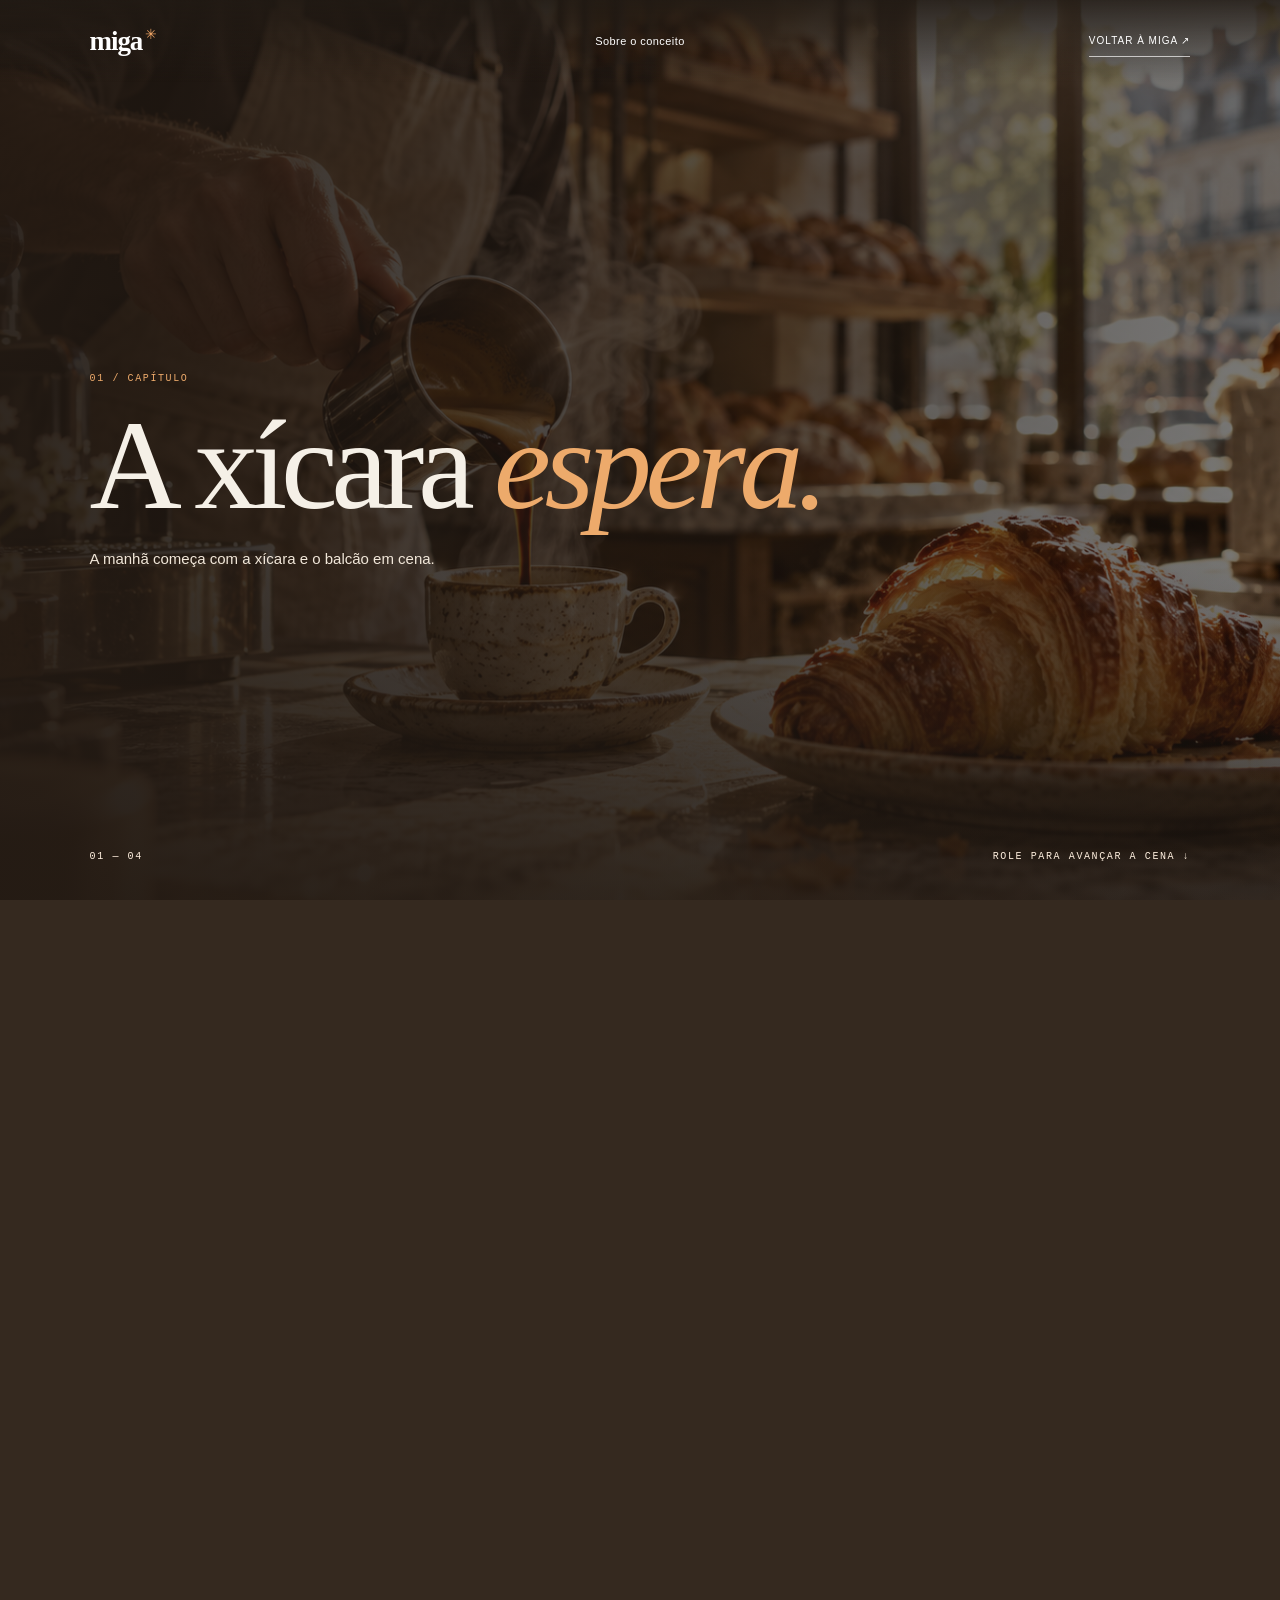
==== commit 9845e748: "Refine chapter transitions and responsive layout" ====
--- a/scroll.html
+++ b/scroll.html
@@ -14,8 +14,8 @@
     .journey{height:400vh;position:relative}
     .sticky{height:100svh;min-height:520px;position:sticky;top:0;overflow:hidden;background:#35291f url("hero-still.png") center/cover no-repeat}
     .visual,.visual video,.visual:after{position:absolute;inset:0}
-    .visual video{width:100%;height:100%;object-fit:cover;filter:brightness(.74) saturate(.92)}
-    .visual:after{content:"";background:linear-gradient(90deg,#241b14d8 0%,#241b1468 49%,#241b1415 100%),linear-gradient(0deg,#241b14a8,transparent 34%)}
+    .visual video{width:100%;height:100%;object-fit:cover;filter:brightness(.53) saturate(.92)}
+    .visual:after{content:"";background:linear-gradient(90deg,#241b14e0 0%,#241b1482 54%,#241b1420 100%),linear-gradient(0deg,#241b14c0,transparent 38%)}
     .hud{position:absolute;z-index:2;inset:0;padding:15vh var(--gutter) 10vh;display:flex;flex-direction:column;justify-content:center;pointer-events:none}
     .hud small,.counter,.cue{font:10px "DM Mono",monospace;letter-spacing:.16em;text-transform:uppercase;color:#fff0df}
     .hud small{color:#edaa6b}
@@ -28,7 +28,7 @@
     .hud .media-status{position:absolute;left:var(--gutter);top:calc(100% - 88px);max-width:min(390px,calc(100% - 48px));padding:12px 15px;background:#241b14e8;color:#f1e7d9;font:12px/1.6 "DM Sans",sans-serif;opacity:0;pointer-events:none;transition:opacity .25s}
     .visual.video-unavailable .media-status{opacity:1}
     .visual.video-unavailable video{display:none}
-    .visual.video-unavailable:after{background:linear-gradient(90deg,#241b14ed 0%,#241b149e 62%,#241b144c 100%),linear-gradient(0deg,#241b14a8,transparent 34%)}
+    .visual.video-unavailable:after{background:linear-gradient(90deg,#241b14ed 0%,#241b149e 62%,#241b144c 100%),linear-gradient(0deg,#241b14c0,transparent 38%)}
     .visual.video-unavailable ~ .hud .cue{display:none}
     .counter,.cue{position:absolute;bottom:38px}
     .counter{left:var(--gutter)}.cue{right:var(--gutter)}
--- a/styles.css
+++ b/styles.css
@@ -5,6 +5,7 @@
 .video-mode-link{display:inline-flex;align-items:center;gap:12px;margin:15px 0 0 20px;padding:9px 0;border-bottom:1px solid #27241f88;color:#27241f!important;font:10px 'DM Mono',monospace;letter-spacing:.1em;text-transform:uppercase;vertical-align:middle}.video-mode-link span{color:#b06a39;font-size:15px}@media(max-width:500px){.video-mode-link{margin:15px 0 0}}
 .topbar{grid-template-columns:1fr auto 1fr}.header-actions{justify-self:end;display:flex;align-items:center;gap:18px}.menu-toggle{display:none;border:1px solid #ffffff75;background:#211a1466;color:#fff;padding:10px 12px;font:10px 'DM Mono',monospace;letter-spacing:.1em;text-transform:uppercase;min-height:42px}.case-note{padding:clamp(90px,12vw,160px) var(--gutter);background:#e7d9c6;color:var(--ink)}.case-note>h2{font:500 clamp(48px,7.3vw,102px)/.98 'Playfair Display',serif;letter-spacing:-.045em;margin:24px 0 56px}.case-note>h2 em{color:var(--orange)}.case-grid{display:grid;grid-template-columns:repeat(3,1fr);gap:clamp(24px,5vw,70px);border-top:1px solid #27241f30;padding-top:25px}.case-grid small{font:10px 'DM Mono',monospace;letter-spacing:.12em;color:#a45f36}.case-grid p,.case-disclosure{font:14px/1.8 'DM Sans',sans-serif;color:#655d52;max-width:440px}.case-disclosure{max-width:780px;margin:45px 0 22px;font-size:12px}.case-link,.case-modes a{font:10px 'DM Mono',monospace;letter-spacing:.09em;text-transform:uppercase;border-bottom:1px solid #746758;padding:10px 0}.case-link span{color:var(--orange);margin-left:8px}.case-modes{display:flex;gap:26px;margin-top:28px}.menu-toggle:focus-visible,.video-toggle:focus-visible,.case-note a:focus-visible{outline:2px solid #edaa6b;outline-offset:4px}.video-toggle{position:relative;z-index:3;border:1px solid #ffffff85;background:#211a1466;color:#fff;padding:9px 12px;font:9px 'DM Mono',monospace;letter-spacing:.08em;text-transform:uppercase;cursor:pointer}.menu-note{font:11px/1.7 'DM Sans',sans-serif;color:#756957;margin:24px 0 0}.sticky-backdrop.still-frame{background-image:url('hero-still.png');background-position:center;background-size:cover}
 @media(max-width:800px){.topbar{grid-template-columns:1fr auto}.header-actions{grid-column:2;grid-row:1}.header-actions .order{display:none}.menu-toggle{display:inline-flex;align-items:center}.topbar nav{display:none;position:absolute;top:68px;left:0;right:0;padding:24px var(--gutter);background:#2c2923f5;border-bottom:1px solid #ffffff35;flex-direction:column;gap:0}.topbar nav[data-open="true"]{display:flex}.topbar nav a{padding:16px 0;border-bottom:1px solid #ffffff25}.case-grid{grid-template-columns:1fr;gap:12px}.case-grid p{margin:8px 0 18px}.case-note>h2{margin-bottom:38px}.hero-bottom{align-items:center;gap:10px}.video-toggle{font-size:8px;padding:8px}}
+@media(max-width:800px){.topbar>.brand{grid-column:1;grid-row:1}.header-actions{grid-column:2;grid-row:1;gap:12px}.header-actions .miga-cart-toggle{margin-right:0}.menu-toggle{padding:8px 10px;min-height:40px}.hero-inner{padding-top:174px}.hero h1{font-size:clamp(54px,10.5vw,78px);max-width:620px}.hero-intro{max-width:340px}}
 @media(max-width:500px){.case-modes{gap:17px;flex-wrap:wrap}.case-modes a,.case-link{font-size:9px}.hero-bottom>span:nth-child(2){display:none}.hero-bottom{top:auto;bottom:18px}.case-note{padding-top:90px;padding-bottom:90px}}
 .thematic-entry{position:fixed;z-index:50;inset:0;display:grid;place-items:center;isolation:isolate;overflow:hidden;pointer-events:none;color:#35291f}.thematic-entry-bakery .entry-panel{position:absolute;z-index:-1;left:0;width:100%;height:51%;background:#f5f0e7;transition:transform 1.08s cubic-bezier(.78,0,.2,1)}.thematic-entry-bakery .entry-panel-a{top:0;border-bottom:1px solid #c66c3b55}.thematic-entry-bakery .entry-panel-b{bottom:0;border-top:1px solid #c66c3b55}.thematic-entry-bakery .entry-mark{font:42px 'Playfair Display',serif;color:#c66c3b;transform:translateY(-18px);transition:opacity .36s,transform .58s cubic-bezier(.22,.7,.2,1)}.thematic-entry-bakery .entry-phrase{position:absolute;top:calc(50% + 34px);font:9px 'DM Mono',monospace;letter-spacing:.18em;text-transform:uppercase;color:#76634f;opacity:0;transform:translateY(10px);animation:entry-caption .5s .22s forwards}.thematic-entry-bakery[data-state="opening"] .entry-panel-a{transform:translateY(-102%)}.thematic-entry-bakery[data-state="opening"] .entry-panel-b{transform:translateY(102%)}.thematic-entry-bakery[data-state="opening"] .entry-mark{opacity:0;transform:translateY(-38px)}.thematic-entry-bakery[data-state="opening"] .entry-phrase{opacity:0;transform:translateY(-10px);transition:opacity .22s,transform .3s}
 @keyframes entry-caption{to{opacity:.9;transform:translateY(0)}}
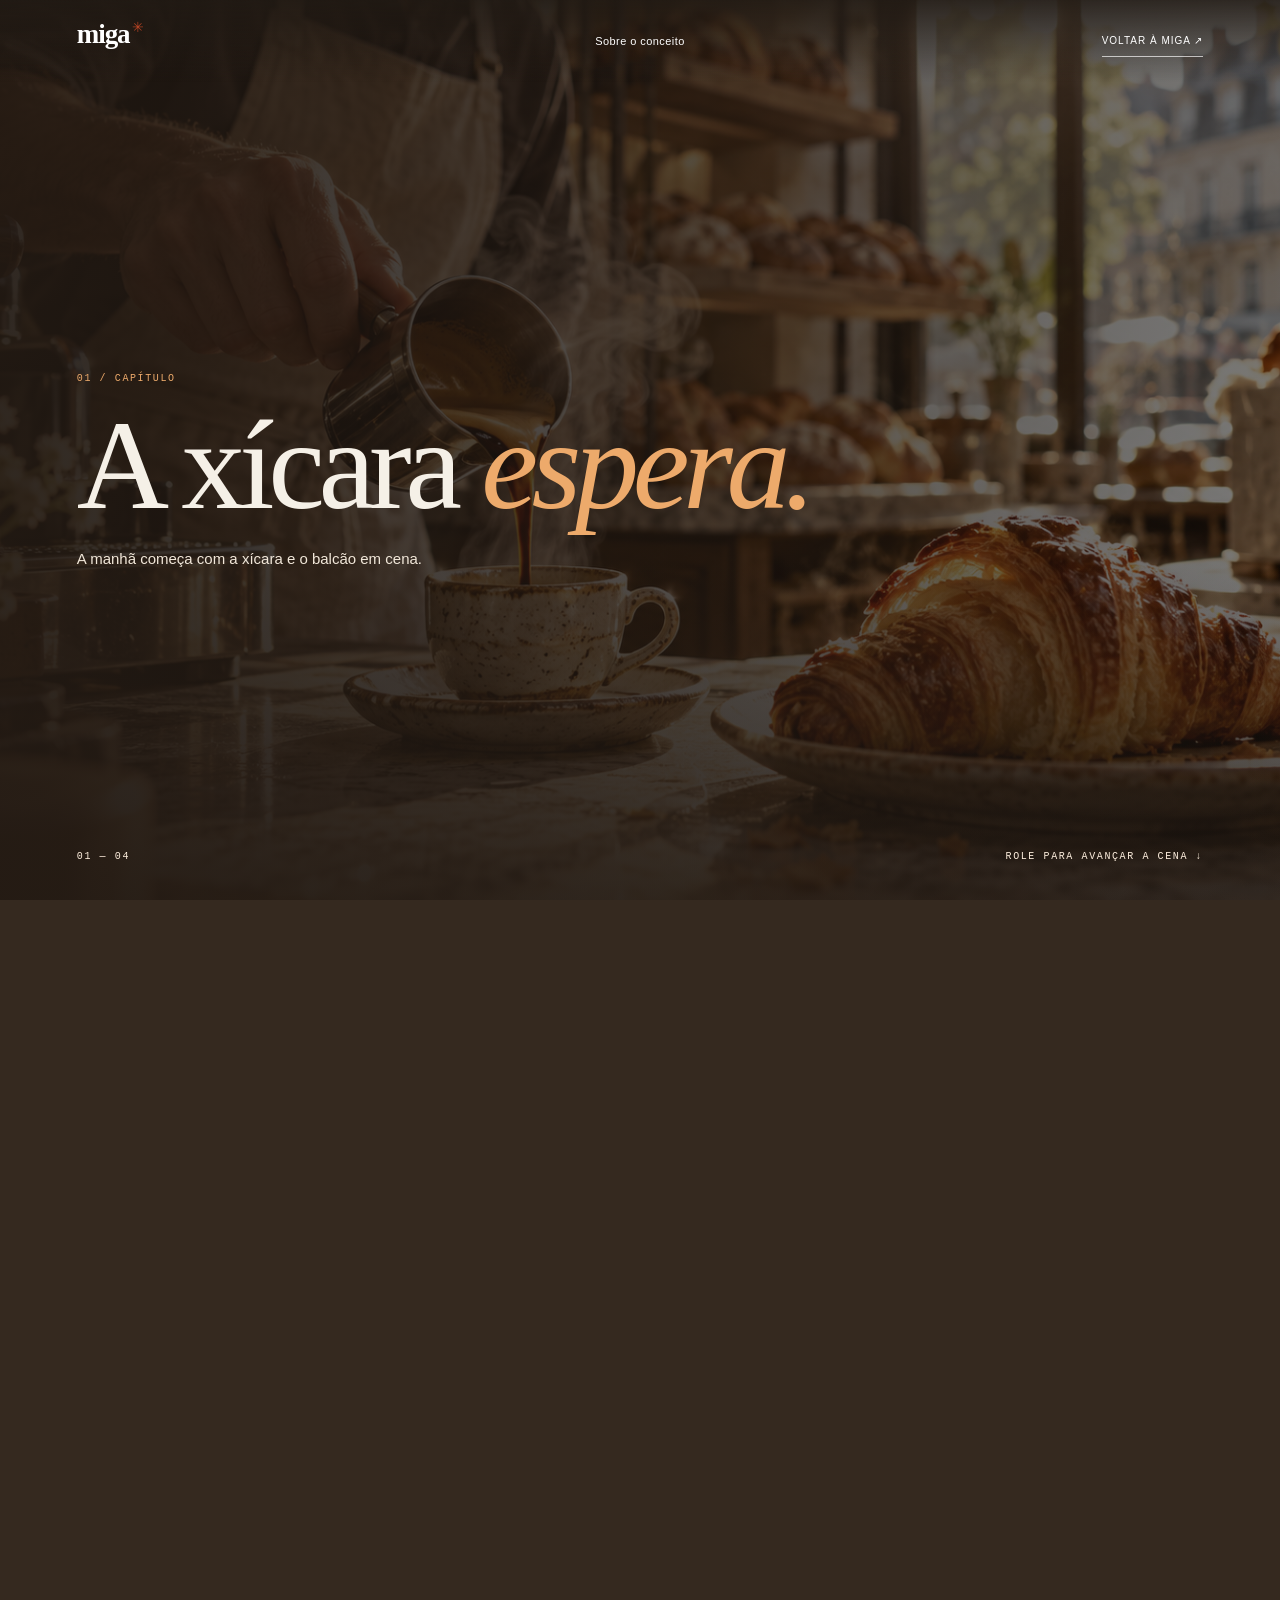
==== commit 458d26fa: "Tighten Casa Miga layout and fix video layering" ====
--- a/scroll.html
+++ b/scroll.html
@@ -11,7 +11,7 @@
     html{scroll-behavior:auto}
     body{background:#35291f;color:#f5f0e7}
     .topbar{position:fixed;z-index:10;background:linear-gradient(#211a14d8,transparent);border:0}
-    .journey{height:400vh;position:relative}
+    .journey{height:340vh;position:relative}
     .sticky{height:100svh;min-height:520px;position:sticky;top:0;overflow:hidden;background:#35291f url("hero-still.png") center/cover no-repeat}
     .visual,.visual video,.visual:after{position:absolute;inset:0}
     .visual video{width:100%;height:100%;object-fit:cover;filter:brightness(.53) saturate(.92)}
@@ -34,15 +34,15 @@
     .counter{left:var(--gutter)}.cue{right:var(--gutter)}
     .progress{position:absolute;z-index:4;top:0;left:0;width:100%;height:3px;background:#e7a36b;transform:scaleX(0);transform-origin:left}
     .chapters{display:none}
-    .chapters article{min-height:70vh;padding:12vh 0;display:flex;flex-direction:column;justify-content:center;max-width:730px;border-bottom:1px solid #27241f24}
+    .chapters article{min-height:56vh;padding:8vh 0;display:flex;flex-direction:column;justify-content:center;max-width:730px;border-bottom:1px solid #27241f24}
     .chapters article:nth-child(even){margin-left:auto;text-align:right;align-items:flex-end}
     .chapters small{font:10px "DM Mono",monospace;letter-spacing:.16em;color:#b06a39}
     .chapters h2{font:500 clamp(47px,7.4vw,94px)/.94 "Playfair Display",serif;letter-spacing:-.04em;margin:22px 0}
     .chapters p{font:15px/1.75 "DM Sans",sans-serif;max-width:430px;color:#615c53}
     .chapters a{margin-top:16px;color:#27241f;font:10px "DM Mono",monospace;letter-spacing:.12em;text-transform:uppercase;border-bottom:1px solid #27241f;padding:12px 0}
     .topbar nav a:focus-visible,.topbar a:focus-visible,.chapters a:focus-visible{outline:2px solid #edaa6b;outline-offset:5px}
-    @media(max-width:650px){.journey{height:400vh}.hud{padding:16vh 24px 9vh}.hud h1{font-size:clamp(59px,14vw,78px)}.hud p{max-width:310px;font-size:14px}.counter,.cue{bottom:25px;font-size:8px}.chapters article{min-height:60vh}.chapters article:nth-child(even){text-align:left;align-items:flex-start}}
-    @media(prefers-reduced-motion:reduce){.journey{height:auto}.sticky{height:100svh;position:relative}.visual video{display:none}.progress{display:none}.cue{display:none}.chapters{display:block;background:#f5f0e7;color:#27241f;padding:5vh var(--gutter) 9vh}.chapters article{min-height:0;padding:9vh 0}}
+    @media(max-width:650px){.journey{height:360vh}.hud{padding:14vh 24px 8vh}.hud h1{font-size:clamp(59px,14vw,78px)}.hud p{max-width:310px;font-size:14px}.counter,.cue{bottom:25px;font-size:8px}.chapters article{min-height:50vh;padding:7vh 0}.chapters article:nth-child(even){text-align:left;align-items:flex-start}}
+    @media(prefers-reduced-motion:reduce){.journey{height:auto}.sticky{height:100svh;position:relative}.visual video{display:none}.progress{display:none}.cue{display:none}.chapters{display:block;background:#f5f0e7;color:#27241f;padding:5vh var(--gutter) 8vh}.chapters article{min-height:0;padding:6vh 0}}
   </style>
 </head>
 <body>
--- a/styles.css
+++ b/styles.css
@@ -16,3 +16,162 @@
 @media(max-width:560px){.food-track .food{flex-basis:84%;scroll-snap-align:center}.food-track{scroll-padding-inline:8%}.catalog-controls{grid-template-columns:1fr auto;gap:14px}.catalog-progress{grid-column:1/-1;grid-row:1}.catalog-counter{justify-self:start;text-align:left}.catalog-arrows button{width:46px;height:46px}.food-img{aspect-ratio:4/4.85}.demo-cart{right:12px;top:78px}.thematic-entry-bakery .entry-mark{font-size:36px}.thematic-entry-bakery .entry-phrase{font-size:8px;letter-spacing:.12em}}
 @media(prefers-reduced-motion:reduce){.motion-enhanced [data-reveal],.motion-enhanced [data-reveal].is-visible{opacity:1;transform:none;transition:none}.entry-panel,.entry-mark,.entry-phrase,.food-img img,.food-meta,.catalog-progress i,.catalog-arrows button,.food-add{transition:none;animation:none}.food:hover .food-img img,.food:focus-within .food-img img{transform:none}}
 .thematic-entry.is-gone{visibility:hidden}
+
+/* Editorial rhythm: tighter section handoffs while preserving the cinematic hero. */
+.manifesto{padding-block:clamp(88px,8vw,124px)}
+.menu{padding-block:clamp(86px,8vw,112px) clamp(92px,8vw,118px)}
+.menu-head{margin-bottom:clamp(32px,4vw,46px)}
+.story{height:80svh;min-height:600px;max-height:820px}
+.postcard{padding-block:clamp(100px,9vw,128px)}
+.case-note{padding-block:clamp(76px,8vw,122px)}
+.case-note>h2{margin-bottom:clamp(34px,4vw,48px)}
+.visit{padding-block:clamp(82px,7.5vw,104px)}
+.fixed-copy,.postcard,.case-note{position:relative;z-index:1}
+@media(max-width:800px){
+  .manifesto{padding-block:76px}
+  .menu{padding-block:76px 84px}
+  .menu-head{margin-bottom:30px}
+  .story{height:76svh;min-height:560px}
+  .postcard{padding-block:96px}
+  .case-note{padding-block:72px}
+  .visit{padding-block:72px}
+}
+@media(max-width:560px){
+  .manifesto{padding-block:62px}
+  .menu{padding-block:62px 70px}
+  .menu-head{margin-bottom:24px}
+  .story{height:72svh;min-height:520px}
+  .postcard{padding-block:78px}
+  .case-note{padding-block:62px}
+  .case-note>h2{margin-bottom:24px}
+  .visit{padding-block:60px}
+}
+
+/* Casa Miga responsive polish: warm tomato accent, clear type, and reliable mobile rhythm. */
+:root{--accent:#b84425;--accent-hover:#96371e;--orange:var(--accent);--gutter:clamp(20px,6vw,96px)}
+.brand span,.manifesto h2 em,.menu h2 em,.postcard blockquote em,.case-note>h2 em,.case-link span{color:var(--accent)}
+.food:hover .food-meta h3,.food:focus-within .food-meta h3{color:var(--accent-hover)}
+.eyebrow.dark{color:#74401f}
+.section-no,.daily,.food-meta small,.food-note,.menu-note,.catalog-counter,.case-grid p,.case-disclosure,.postcard>span{color:#55483c}
+.case-grid small{color:#743c20}
+.food-add:hover,.food-add:focus-visible{background:var(--accent)}
+.catalog-progress i{background:var(--accent)}
+.catalog-arrows button:focus-visible,.food-track:focus-visible,.food-add:focus-visible{outline-color:var(--accent)}
+.food-track{scroll-padding-inline:0;scrollbar-gutter:stable both-edges}
+.food-track .food{scroll-snap-align:center}
+.video-mode-link{color:#fff!important;border-color:#ffffffb5;text-shadow:0 1px 8px #0008}
+.video-mode-link span{color:#ffc18f}
+.hero-bottom{top:auto;bottom:24px;align-items:center;gap:12px}
+.hero-bottom>span{color:#fff}
+.video-toggle{background:#211a14d9}
+.topbar nav a,.topbar .brand,.header-actions button{min-height:44px}
+.topbar nav a{display:inline-flex;align-items:center}
+.button,.catalog-arrows button,.food-add,.video-toggle,.menu-toggle,.miga-cart-toggle,.cart-close{min-height:44px}
+.button{transition:transform .22s ease,background-color .22s ease,color .22s ease}
+.button:hover{transform:translateY(-2px)}
+.button-dark:hover{background:var(--accent)}
+.button-light:hover{background:#fff;color:var(--accent-hover)}
+.case-modes a:hover,.case-link:hover,.text-link:hover,.light-link:hover{color:var(--accent);border-color:var(--accent)}
+.food-img img{display:block}
+@media(max-width:800px){
+  :root{--gutter:clamp(20px,5.5vw,36px)}
+  .topbar{height:68px;padding-inline:var(--gutter)}
+  .header-actions{gap:6px}
+  .header-actions .miga-cart-toggle{margin-right:4px}
+  .hero{height:100svh;min-height:620px}
+  .hero-inner{padding:clamp(145px,22svh,190px) var(--gutter) 125px}
+  .hero h1{max-width:12ch;font-size:clamp(56px,10vw,82px);line-height:.91}
+  .hero-intro{font-size:15px;line-height:1.7}
+  .video-mode-link{margin:14px 0 0;max-width:100%;font-size:9px}
+  .manifesto{padding-block:clamp(78px,12vw,110px);gap:20px}
+  .manifesto h2{font-size:clamp(44px,8vw,66px)}
+  .menu{padding:clamp(74px,10vw,96px) var(--gutter) 88px}
+  .menu-head{margin-bottom:32px}
+  .food-track{gap:16px;padding:4px 0 14px;scroll-padding-inline:0}
+  .food-track .food{flex-basis:calc((100% - 16px)/2);scroll-snap-align:start}
+  .food-img{aspect-ratio:4/4.8}
+  .food-meta{gap:8px;align-items:start}
+  .food-meta small{font-size:9px;letter-spacing:.08em}
+  .food-meta h3{font-size:clamp(18px,2.6vw,22px);line-height:1.12}
+  .food-meta>b{white-space:nowrap;padding-top:3px}
+  .food-note{font-size:12px}
+  .story{height:78svh;min-height:570px}
+  .story-copy{right:var(--gutter);max-width:600px}
+  .story h2{font-size:clamp(58px,9vw,84px)}
+  .postcard{padding-block:clamp(94px,12vw,130px)}
+  .postcard blockquote{font-size:clamp(58px,10vw,88px)}
+  .visit{padding-block:78px}
+  .case-grid{grid-template-columns:1fr 1fr;gap:14px 24px}
+  .case-grid p{font-size:14px}
+  .demo-cart{max-height:calc(100svh - 96px);overflow-y:auto}
+}
+@media(max-width:560px){
+  .topbar>.brand{font-size:25px}
+  .header-actions .miga-cart-toggle{font-size:0;gap:0;padding:10px}
+  .header-actions .miga-cart-toggle b{font-size:10px}
+  .menu-toggle{font-size:9px}
+  .hero{min-height:640px}
+  .hero-inner{padding-top:clamp(142px,20svh,168px);padding-bottom:145px}
+  .hero .eyebrow{max-width:32ch;font-size:9px;line-height:1.7}
+  .hero h1{font-size:clamp(52px,13.6vw,68px);margin:27px 0 18px}
+  .hero-intro{max-width:30ch;font-size:14px;margin-bottom:20px}
+  .hero-inner>.button{gap:28px}
+  .video-mode-link{display:flex;width:max-content;max-width:100%;font-size:8px;letter-spacing:.06em}
+  .visual-tag{top:88px;left:var(--gutter);right:var(--gutter);text-align:right;font-size:8px}
+  .hero-bottom{left:var(--gutter);right:var(--gutter);bottom:15px;display:grid;grid-template-columns:1fr auto;gap:8px}
+  .hero-bottom>span:first-child{font-size:8px;line-height:1.5}
+  .hero-bottom>span:nth-child(2){display:none}
+  .video-toggle{grid-column:1/-1;justify-self:start;font-size:8px;padding:7px 10px}
+  .manifesto{grid-template-columns:1fr;padding-block:76px}
+  .manifesto h2{font-size:clamp(42px,11.5vw,56px)}
+  .manifesto div:nth-child(2)>p{font-size:15px;line-height:1.75}
+  .menu-head{display:block}
+  .menu h2{font-size:clamp(52px,13vw,68px)}
+  .daily{font-size:10px;margin-top:15px}
+  .food-track{gap:12px;padding-bottom:14px;scroll-padding-inline:7%}
+  .food-track .food{flex-basis:86%;scroll-snap-align:center}
+  .food-img{aspect-ratio:4/4.7}
+  .food-meta{padding-top:14px}
+  .food-meta h3{font-size:23px}
+  .food-meta small{font-size:9px}
+  .food-note{font-size:12px;margin-top:6px}
+  .catalog-controls{grid-template-columns:1fr auto;gap:12px;margin-top:18px}
+  .catalog-progress{grid-column:1/-1}
+  .catalog-counter{justify-self:start}
+  .catalog-arrows button{width:44px;height:44px}
+  .menu-note{font-size:12px}
+  .button-outline-dark{margin-top:30px}
+  .story{height:76svh;min-height:560px}
+  .story-copy{top:47%;}
+  .story h2{font-size:clamp(56px,14vw,68px);line-height:.94}
+  .story-copy>p:not(.eyebrow){font-size:14px}
+  .story-count{bottom:22px}
+  .case-note{padding-block:76px}
+  .case-note>h2{font-size:clamp(43px,11.5vw,58px);margin-bottom:30px}
+  .case-grid{grid-template-columns:1fr;gap:8px}
+  .case-grid p{max-width:42ch;margin:8px 0 12px}
+  .case-disclosure{font-size:13px}
+  .case-modes{gap:12px 18px}
+  .case-modes a,.case-link{font-size:9px}
+  .postcard{padding-inline:18px}
+  .postcard blockquote{font-size:clamp(56px,14vw,68px)}
+  .postcard>span{max-width:34ch;margin-inline:auto;line-height:1.8}
+  .visit{padding-block:70px;gap:12px}
+  .visit h2{font-size:clamp(58px,15vw,74px)}
+  .visit-info{gap:16px}
+  .visit-info p{font-size:16px}
+  footer{padding-block:22px;gap:8px 18px}
+  footer .brand{font-size:22px}
+  footer>span:last-child{font-size:7px}
+}
+@media(max-width:360px){
+  .header-actions{gap:0}
+  .header-actions .miga-cart-toggle{padding-inline:7px}
+  .menu-toggle{padding-inline:8px}
+  .hero h1{font-size:50px}
+  .food-track .food{flex-basis:91%}
+  .food-meta h3{font-size:21px}
+  .catalog-controls{gap:9px}
+  .story h2{font-size:53px}
+}
+@media(prefers-reduced-motion:reduce){.button:hover{transform:none}}
